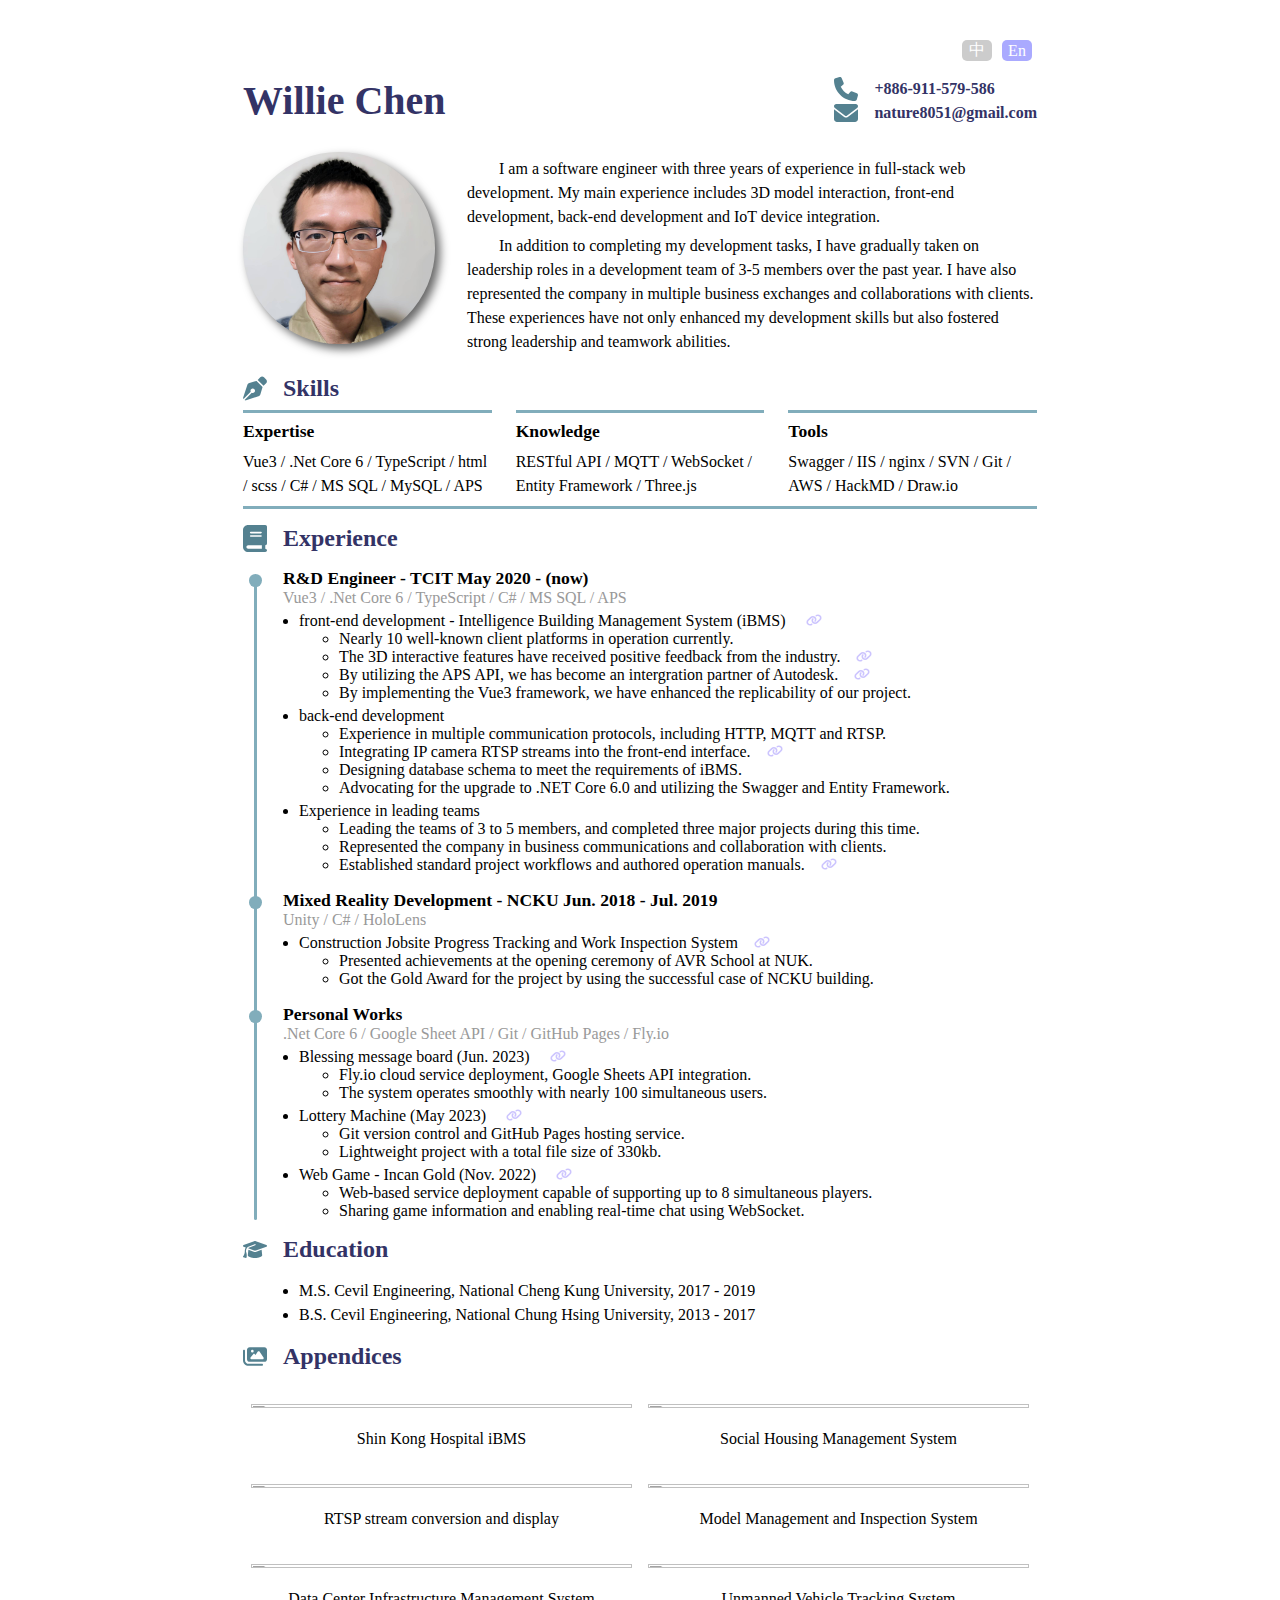
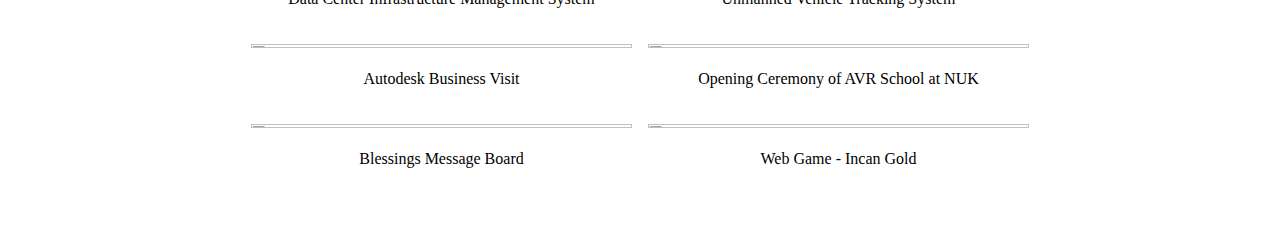
==== index_en.html @ 865cde84 "education date update" ====
<!DOCTYPE html>
<html>
  <head>
    <meta charset="utf-8" />
    <title>Willie Chen</title>
    <link rel="shortcut icon" href="img/address-card-regular.svg" />
    <link href="css/style.css?" rel="stylesheet" />
    <script src="js/main.js?v1" type="text/javascript"></script>
		<script>
			localStorage.setItem("language", "en");
		</script>
  </head>
  <body>
    <div class="main">
			<div class="langrage-wrap">
				<div data-lan="zh-tw">中</div>
				<div data-lan="en">En</div>
			</div>
      <div class="title-wrap">
        <div class="name-wrap">Willie Chen</div>
        <div class="connect-wrap">
          <div>
            <img src="img/phone-solid.svg" />
            <div>+886-911-579-586</div>
          </div>
          <div>
            <img src="img/envelope-solid.svg" />
            <div>nature8051@gmail.com</div>
          </div>
        </div>
      </div>
      <div class="introduction-wrap">
        <div class="photo-wrap">
          <img src="img/724163.jpg" />
        </div>
        <div class="introduction-text">
          <div>
            I am a software engineer with three years of experience in full-stack web development. My main experience includes 3D model interaction, front-end development, back-end development and IoT device integration.
          </div>
          <div>
            In addition to completing my development tasks, I have gradually taken on leadership roles in a development team of 3-5 members over the past year.
						I have also represented the company in multiple business exchanges and collaborations with clients. These experiences have not only enhanced my development skills but also fostered strong leadership and teamwork abilities.
          </div>
        </div>
      </div>
      <div>
        <div class="sub-title-wrap">
          <img src="img/pen-nib-solid.svg" />
          <div>Skills</div>
        </div>
        <div class="skill-wrap">
          <div>
            <div class="skill-title">Expertise</div>
            <div class="skill-text">Vue3 / .Net Core 6 / TypeScript / html / scss / C# / MS SQL / MySQL / APS</div>
          </div>
          <div>
            <div class="skill-title">Knowledge</div>
            <div class="skill-text">RESTful API / MQTT / WebSocket / Entity Framework / Three.js</div>
          </div>
          <div>
            <div class="skill-title">Tools</div>
            <div class="skill-text">Swagger / IIS / nginx / SVN / Git / AWS / HackMD / Draw.io</div>
          </div>
        </div>
      </div>
      <div>
        <div class="sub-title-wrap">
          <img src="img/book-solid.svg" />
          <div>Experience</div>
        </div>
        <div class="job-wrap">
          <div class="job-object">
            <div class="job-title">R&D Engineer - TCIT May 2020 - (now)</div>
            <div class="job-sub-title">Vue3 / .Net Core 6 / TypeScript / C# / MS SQL / APS</div>
            <ul>
              <li>front-end development - Intelligence Building Management System (iBMS) <img class='link-btn' data-id='1'></li>
              <ul>
								<li>Nearly 10 well-known client platforms in operation currently.</li>
                <li>The 3D interactive features have received positive feedback from the industry.<img class='link-btn' data-id='2'></li>
                <li>By utilizing the APS API, we has become an intergration partner of Autodesk.<img class='link-btn' data-id='3'></li>						    
                <li>By implementing the Vue3 framework, we have enhanced the replicability of our project.</li>  
              </ul>
              <li>back-end development</li>
              <ul>
                <li>Experience in multiple communication protocols, including HTTP, MQTT and RTSP.</li>
                <li>Integrating IP camera RTSP streams into the front-end interface.<img class='link-btn' data-id='4'></li>
                <li>Designing database schema to meet the requirements of iBMS.</li>
                <li>Advocating for the upgrade to .NET Core 6.0 and utilizing the Swagger and Entity Framework.</li>
              </ul>
              <li>Experience in leading teams</li>
              <ul>
                <li>Leading the teams of 3 to 5 members, and completed three major projects during this time.</li>
								<li>Represented the company in business communications and collaboration with clients.</li>
                <li>Established standard project workflows and authored operation manuals.<img class='link-btn' data-id='5'></li>						
              </ul>
            </ul>
          </div>
          <div class="job-object">
            <div class="job-title">Mixed Reality Development - NCKU Jun. 2018 - Jul. 2019</div>
            <div class="job-sub-title">Unity / C# / HoloLens</div>
            <ul>
              <li>Construction Jobsite Progress Tracking and Work Inspection System<img class='link-btn' data-id='6'></li>
              <ul>
                <li>Presented achievements at the opening ceremony of AVR School at NUK.</li>
								<li>Got the Gold Award for the project by using the successful case of NCKU building.</li>
              </ul>
          </div>
          <div class="job-object">
            <div class="job-title">Personal Works</div>
            <div class="job-sub-title">.Net Core 6 / Google Sheet API / Git / GitHub Pages / Fly.io</div>
            <ul>
              <li>Blessing message board (Jun. 2023) <img class='link-btn' data-id='7'></li>
              <ul>
                <li>Fly.io cloud service deployment, Google Sheets API integration.</li>
                <li>The system operates smoothly with nearly 100 simultaneous users.</li>
              </ul>
              <li>Lottery Machine (May 2023) <img class='link-btn' data-id='8'></li>
              <ul>
                <li>Git version control and GitHub Pages hosting service.</li>
                <li>Lightweight project with a total file size of 330kb.</li>
              </ul>
              <li>Web Game - Incan Gold (Nov. 2022) <img class='link-btn' data-id='9'></li>
              <ul>
                <li>Web-based service deployment capable of supporting up to 8 simultaneous players.</li>
                <li>Sharing game information and enabling real-time chat using WebSocket.</li>
              </ul>
            </ul>
          </div>
        </div>
      </div>
      <div>
        <div class="sub-title-wrap">
          <img src="img/graduation-cap-solid.svg" />
          <div>Education</div>
        </div>
        <div class="education-wrap">
          <ul>
            <li>M.S. Cevil Engineering, National Cheng Kung University, 2017 - 2019</li>
            <li>B.S. Cevil Engineering, National Chung Hsing University, 2013 - 2017</li>
          </ul>
        </div>
      </div>
			<div>
        <div class="sub-title-wrap page-break">
          <img src="img/images-solid.svg" />
          <div>Appendices</div>
        </div>
        <div class="appendix-wrap">
					<div class='appendix-object'>
						<img class='photo-img' src='https://i.imgur.com/5gHtVH3.png'>
						<div class='photo-title'>Shin Kong Hospital iBMS</div>
					</div>
					<div class='appendix-object'>
						<img class='photo-img' src='https://i.imgur.com/eYpgU3X.png'>
						<div class='photo-title'>Social Housing Management System</div>
					</div>
					<div class='appendix-object'>
						<img class='photo-img' src='https://i.imgur.com/qgRELDH.png'>
						<div class='photo-title'>RTSP stream conversion and display</div>
					</div>
					<div class='appendix-object'>
						<img class='photo-img' src='https://i.imgur.com/BaNZf5k.png'>
						<div class='photo-title'>Model Management and Inspection System</div>
					</div>
					<div class='appendix-object'>
						<img class='photo-img' src='https://i.imgur.com/gxP2SqE.png'>
						<div class='photo-title'>Data Center Infrastructure Management System</div>
					</div>
					<div class='appendix-object'>
						<img class='photo-img' src='https://i.imgur.com/nJ7qPUj.png'>
						<div class='photo-title'>Unmanned Vehicle Tracking System</div>
					</div>
					<div class='appendix-object'>
						<img class='photo-img' src='https://i.imgur.com/5QLaQBM.png'>
						<div class='photo-title'>Autodesk Business Visit</div>
					</div>
					<div class='appendix-object'>
						<img class='photo-img' src='https://i.imgur.com/Wo3QeqU.jpg'>
						<div class='photo-title'>Opening Ceremony of AVR School at NUK</div>
					</div>
					<div class='appendix-object'>
						<img class='photo-img' src='https://i.imgur.com/ZvnZ5Yu.png'>
						<div class='photo-title'>Blessings Message Board</div>
					</div>
					<div class='appendix-object'>
						<img class='photo-img' src='https://i.imgur.com/rJiO8O0.png'>
						<div class='photo-title'>Web Game - Incan Gold</div>
					</div>
        </div>
      </div>
    </div>
		
		<!-- ------------------------------------------ 以下為彈跳視窗設定 ------------------------------------------ -->
		
		<!-- 複製時修改「data-id」 與連結按鈕上「data-id」的對應 -->
    <div class='flow-cover hidden-wrap' data-id='1'>
			<div class='flow-wrap'>
				<div class='info-title'>Intelligence Building Management System (iBMS)</div>
				<div class='info-body'>
          <div class='phopo-viewer'>
            <div class='switch-btn' data-type='left'><img src='img/caret-left-solid.svg'></div>
            <div class='photo-wrap' data-index='0'>     
              <!-- 這裡面放自定義的圖片清單 -->
              <div class='photo-object hidden-wrap'>
                <img class='photo-img' src='https://i.imgur.com/vKD136L.png'>
								<div class='photo-title'><a class='aa'href='https://www.behance.net/gallery/168536659/-UI-DesignProject-01' target='_blank'>iBMS [UI Design 2023.06.02]</a></div>
							</div>
							<div class='photo-object hidden-wrap'>
                <img class='photo-img' src='https://i.imgur.com/EQEMjxG.png'>
								<div class='photo-title'><a href='https://www.deltaww.com/zh-tw/solutions/Smart-Building/Smart-Building-Digital-Service' target='_blank'>台達BIM-Based iBMS 智慧營運維護平台 [Delta Electronics 2022.08.05]</a></div>
							</div>
							<div class='photo-object hidden-wrap'>
                <img class='photo-img' src='https://i.imgur.com/MnZhK6R.png'>
								<div class='photo-title'><a href='https://www.youtube.com/watch?v=00iXUAc0fyE' target='_blank'>社會住宅BIM智慧營運數據分析平台 [Office of Housing Development 2021.11.09]</a></div>
							</div>
							<div class='photo-object hidden-wrap'>
                <img class='photo-img' src='https://i.imgur.com/HDpeX6K.png'>
								<div class='photo-title'><a href='https://www.advantech.com/zh-tw/resources/case-study/%E7%A0%94%E8%8F%AFwise-paas%E8%88%87%E5%A4%A9%E8%8C%B6%E8%81%AF%E6%89%8B%EF%BC%8C%E5%8A%A9%E7%A7%91%E7%A0%94%E6%A9%9F%E6%A7%8B%E9%9B%86%E4%B8%AD%E7%9B%A3%E7%AE%A1%E6%8E%A7%E8%B7%A8%E5%9C%B0%E6%A9%9F%E6%88%BF%E9%81%8B%E4%BD%9C' target='_blank'>科研機構集中監管控跨地機房運作 [Advantech 2021.11.24]</a></div>
							</div>
            </div>
            <div class='switch-btn' data-type='right'><img src='img/caret-right-solid.svg'></div>
          </div>
				</div>
				<div class='close-btn'><img src='img/xmark-solid.svg'></div>
			</div>
		</div>

    <!-- 複製時修改「data-id」 與連結按鈕上「data-id」的對應 -->
    <div class='flow-cover hidden-wrap' data-id='2'>
      <div class='flow-wrap'>
        <div class='info-title'>Strategic Investment</div>
        <div class='info-body'>
          <div class='phopo-viewer'>
            <div class='switch-btn' data-type='left'><img src='img/caret-left-solid.svg'></div>
            <div class='photo-wrap' data-index='0'>     
              <!-- 這裡面放自定義的圖片清單 -->     
							<div class='photo-object hidden-wrap'>
                <img class='photo-img' src='https://i.imgur.com/rVl4Aoc.png'>
                <div class='photo-title'><a href='https://ctee.com.tw/news/tech/848179.html' target='_blank'>台達電攜新光保全 投資天茶智能科技 [CTEE 2023.04.21]</a></div>
              </div>  							
              <div class='photo-object hidden-wrap'>
                <img class='photo-img' src='https://i.imgur.com/l5BuWL4.png'>
                <div class='photo-title'><a href='https://ctee.com.tw/news/industry/848156.html' target='_blank'>新保、台達電 策略投資天茶智能科技 [CTEE 2023.04.21]</a></div>
              </div>             
            </div>
            <div class='switch-btn' data-type='right'><img src='img/caret-right-solid.svg'></div>
          </div>
        </div>
        <div class='close-btn'><img src='img/xmark-solid.svg'></div>
      </div>
    </div>	

    <!-- 複製時修改「data-id」 與連結按鈕上「data-id」的對應 -->
    <div class='flow-cover hidden-wrap' data-id='3'>
      <div class='flow-wrap'>
        <div class='info-title'>Intergration Partner of Autodesk</div>
        <div class='info-body'>
          <div class='phopo-viewer'>
            <div class='switch-btn' data-type='left'><img src='img/caret-left-solid.svg'></div>
            <div class='photo-wrap' data-index='0'>     
              <!-- 這裡面放自定義的圖片清單 -->         
              <div class='photo-object hidden-wrap'>
                <img class='photo-img' src='https://i.imgur.com/5QLaQBM.png'>
								<div class='photo-title'>Autodesk Business Visit [Autodesk 2023.04.24]</div>
							</div>
              <div class='photo-object hidden-wrap'>
                <img class='photo-img' src='https://i.imgur.com/sHSrxb8.png'>
								<div class='photo-title'><a  href='https://aps.autodesk.com/customer-stories/tcit' target='_blank'>Customer Stories [Autodesk 2023.04.07]</a></div>
							</div>    
            </div>
            <div class='switch-btn' data-type='right'><img src='img/caret-right-solid.svg'></div>
          </div>
        </div>
        <div class='close-btn'><img src='img/xmark-solid.svg'></div>
      </div>
    </div>

    <!-- 複製時修改「data-id」 與連結按鈕上「data-id」的對應 -->
    <div class='flow-cover hidden-wrap' data-id='4'>
      <div class='flow-wrap'>
        <div class='info-title'>CCTV Intergration</div>
        <div class='info-body'>
          <div class='phopo-viewer'>
            <div class='switch-btn' data-type='left'><img src='img/caret-left-solid.svg'></div>
            <div class='photo-wrap' data-index='0'>     
              <!-- 這裡面放自定義的圖片清單 -->         
              <div class='photo-object hidden-wrap'>
                <img class='photo-img' src='https://i.imgur.com/qgRELDH.png'>
                <div class='photo-title'>RTSP stream conversion and display</div>
              </div> 
            </div>
            <div class='switch-btn' data-type='right'><img src='img/caret-right-solid.svg'></div>
          </div>
        </div>
        <div class='close-btn'><img src='img/xmark-solid.svg'></div>
      </div>
    </div>
		
    <!-- 複製時修改「data-id」 與連結按鈕上「data-id」的對應 -->
    <div class='flow-cover hidden-wrap' data-id='5'>
      <div class='flow-wrap'>
        <div class='info-title'>HackMD Note</div>
        <div class='info-body'>     
          <ul>
            <!-- 這裡面放自定義的列表 -->   
            <li><a href='https://hackmd.io/@Chunwei-C/r1pb_Ik73'  target='_blank'>TCIT Document overview</a></li>
            <li><a href='https://hackmd.io/@Chunwei-C/SyTSzdWLh'  target='_blank'>Development Environment Installation (Windows)</a></li>
            <li><a href='https://hackmd.io/@Chunwei-C/Hklk5R8gAs'  target='_blank'>Project Settings</a></li>
            <li><a href='https://hackmd.io/@Chunwei-C/rJSeaxj-j'  target='_blank'>MQTT Borker (Mosquitto)</a></li>
            <li><a href='https://hackmd.io/@Chunwei-C/rJM3mk8rs'  target='_blank'>MS SQL Setting</a></li>
            <li><a href='https://hackmd.io/@Chunwei-C/HJf-_PlFq'  target='_blank'>IIS Setting</a></li>
            <li><a href='https://hackmd.io/@Chunwei-C/Hk4YOwxF5'  target='_blank'>Convert RTSP to WebSocket</a></li>
          </ul>      
        </div>
        <div class='close-btn'><img src='img/xmark-solid.svg'></div>
      </div>
    </div>

		<!-- 複製時修改「data-id」 與連結按鈕上「data-id」的對應 -->
    <div class='flow-cover hidden-wrap' data-id='6'>
			<div class='flow-wrap'>
				<div class='info-title'>Construction Jobsite Progress Tracking and Work Inspection System</div>
				<div class='info-body'>
          <div class='phopo-viewer'>
            <div class='switch-btn' data-type='left'><img src='img/caret-left-solid.svg'></div>
            <div class='photo-wrap' data-index='0'>     
              <!-- 這裡面放自定義的圖片清單 -->
              <div class='photo-object hidden-wrap'>
                <img class='photo-img' src='https://i.imgur.com/Wo3QeqU.jpg'>
								<div class='photo-title'><a href='http://arch.nuk.edu.tw/news/2019avr' target='_blank'>Opening Ceremony of AVR School at NUK [AVR School 2019.05.09]</a></div>
							</div>
							<div class='photo-object hidden-wrap'>
                <img class='photo-img' src='https://i.imgur.com/Kgk3Ul9.png'>
								<div class='photo-title'><a href='https://drive.google.com/file/d/1OMfk5eeUVMe2o6Yeblt8QYqvRNv4n479/view?usp=sharing' target='_blank'>Onsite Demo</a></div>
							</div>
							<div class='photo-object hidden-wrap'>
                <img class='photo-img' src='https://i.imgur.com/PoQ1kCh.png'>
								<div class='photo-title'><a href='https://drive.google.com/file/d/1ItLmU4FlGuk1gvnGKtM3KHIGzM2NLeOh/view?usp=sharing' target='_blank'>Paper</a></div>
							</div>
            </div>
            <div class='switch-btn' data-type='right'><img src='img/caret-right-solid.svg'></div>
          </div>
				</div>
				<div class='close-btn'><img src='img/xmark-solid.svg'></div>
			</div>
		</div>	
		
		<!-- 複製時修改「data-id」 與連結按鈕上「data-id」的對應 -->
    <div class='flow-cover hidden-wrap' data-id='7'>
      <div class='flow-wrap'>
        <div class='info-title'>Blessings Message Board</div>
        <div class='info-body'>
          <div class='phopo-viewer'>
            <div class='switch-btn' data-type='left'><img src='img/caret-left-solid.svg'></div>
            <div class='photo-wrap' data-index='0'>     
              <!-- 這裡面放自定義的圖片清單 -->    
							<div class='photo-object hidden-wrap'>
                <img class='photo-img' src='https://i.imgur.com/4xxjELV.png'>
                <div class='photo-title'><a href='https://blessings-book.fly.dev/?rid=20230701' target='_blank'>Demo(1)</a></div>
              </div> 							
              <div class='photo-object hidden-wrap'>
                <img class='photo-img' src='https://i.imgur.com/ZvnZ5Yu.png'>
                <div class='photo-title'><a href='https://dreamwaygh.github.io/Blessings-Book/20230701/' target='_blank'>Demo(2)</a></div>
              </div> 
							<div class='photo-object hidden-wrap'>
                <img class='photo-img' src='https://i.imgur.com/wMxZ0ru.png'>
                <div class='photo-title'>RWD</div>
              </div> 
							<div class='photo-object hidden-wrap'>
                <img class='photo-img' src='https://i.imgur.com/mfD0nuf.png'>
                <div class='photo-title'>Lottery Mode</div>
              </div> 
            </div>
            <div class='switch-btn' data-type='right'><img src='img/caret-right-solid.svg'></div>
          </div>
        </div>
        <div class='close-btn'><img src='img/xmark-solid.svg'></div>
      </div>
    </div>
		
		<!-- 複製時修改「data-id」 與連結按鈕上「data-id」的對應 -->
    <div class='flow-cover hidden-wrap' data-id='8'>
      <div class='flow-wrap'>
        <div class='info-title'>Lottery Machine</div>
        <div class='info-body'>
          <div class='phopo-viewer'>
            <div class='switch-btn' data-type='left'><img src='img/caret-left-solid.svg'></div>
            <div class='photo-wrap' data-index='0'>     
              <!-- 這裡面放自定義的圖片清單 -->         
              <div class='photo-object hidden-wrap'>
                <img class='photo-img' src='https://i.imgur.com/IR0QIcQ.png'>
                <div class='photo-title'><a href='https://dreamwaygh.github.io/Lottery-Machine/' target='_blank'>Demo</a></div>
              </div> 
            </div>
            <div class='switch-btn' data-type='right'><img src='img/caret-right-solid.svg'></div>
          </div>
        </div>
        <div class='close-btn'><img src='img/xmark-solid.svg'></div>
      </div>
    </div>
		
		<!-- 複製時修改「data-id」 與連結按鈕上「data-id」的對應 -->
    <div class='flow-cover hidden-wrap' data-id='9'>
      <div class='flow-wrap'>
        <div class='info-title'>Web Game - Incan Gold</div>
        <div class='info-body'>
          <div class='phopo-viewer'>
            <div class='switch-btn' data-type='left'><img src='img/caret-left-solid.svg'></div>
            <div class='photo-wrap' data-index='0'>     
              <!-- 這裡面放自定義的圖片清單 -->         
              <div class='photo-object hidden-wrap'>
                <img class='photo-img' src='https://i.imgur.com/rJiO8O0.png'>
                <div class='photo-title'><a href='https://hackmd.io/@Chunwei-C/SJL8YtKJo' target='_blank'>Description File</a></div>
              </div> 
            </div>
            <div class='switch-btn' data-type='right'><img src='img/caret-right-solid.svg'></div>
          </div>
        </div>
        <div class='close-btn'><img src='img/xmark-solid.svg'></div>
      </div>
    </div>
		
  </body>
</html>
---- css/style.css ----
@font-face {
  font-family: JhengHei;
  src: local("Microsoft JhengHei");
}

:root {
  --color-title: #336;
  --color-sub-title: #999;
  --color-icon: #81adbb;
  --color-cover: #fff9;
  --color-border: #999;
  --color-shadow: #ccc;
  --color-btn: #aaf;
  --color-btn-hover: #99f;
  --color-bg: #fff;
  --color-line: #81adbb;
  --color-title-filter: invert(22%) sepia(28%) saturate(916%) hue-rotate(201deg)
    brightness(97%) contrast(104%);
  --color-icon-filter: invert(46%) sepia(60%) saturate(270%) hue-rotate(148deg)
    brightness(90%) contrast(81%);
  --color-btn-filter: invert(84%) sepia(59%) saturate(2177%) hue-rotate(188deg)
    brightness(101%) contrast(99%);
  --color-btn-hover-filter: invert(61%) sepia(10%) saturate(2062%)
    hue-rotate(201deg) brightness(101%) contrast(103%);
  --color-bg-filter: invert(100%) sepia(100%) saturate(0%) hue-rotate(11deg)
    brightness(102%) contrast(100%);
  /*svg顏色 https://codepen.io/sosuke/pen/Pjoqqp */
}

body {
  display: flex;
  justify-content: center;
}
.main {
  font-family: JhengHei;
  width: 794px;
  padding: 2rem;
}
.main > div {
  margin-bottom: 1rem;
}
.langrage-wrap {
	display: flex;
	justify-content: flex-end;
}
.langrage-wrap > div {
	width: 20px;
	border-radius: 5px;
	padding: 0 5px;
	margin: 0 5px;
	color: var(--color-bg);
	cursor: pointer;
	display: flex;
	justify-content: center;
	align-items: center;
}
.langrage-wrap > .this-lan {
	background-color: var(--color-btn);
}
.langrage-wrap > .other-lan {
	background-color: var(--color-shadow);
}
.langrage-wrap > .other-lan:hover {
	background-color: var(--color-border);
}
.title-wrap {
  width: 100%;
  display: flex;
  justify-content: space-between;
}
.title-wrap > .name-wrap {
  font-family: JhengHei;
  font-size: 2.5rem;
  font-weight: bold;
  color: var(--color-title);
}
.title-wrap > .connect-wrap {
  color: var(--color-title);
  display: flex;
  flex-direction: column;
  justify-content: space-around;
}
.title-wrap > .connect-wrap > div {
  display: flex;
  align-items: center;
}
.title-wrap > .connect-wrap > div > img {
  width: 1.5rem;
  padding-right: 1rem;
  filter: var(--color-icon-filter);
}
.title-wrap > .connect-wrap > div > div {
  font-size: 1rem;
  font-weight: bold;
}

.introduction-wrap {
  display: flex;
  align-items: center;
}
.introduction-wrap > .photo-wrap > img {
  width: 12rem;
  height: 12rem;
  border-radius: 50%;
  background-color: #ccc;
  box-shadow: 5px 5px 10px #666;
}

.introduction-wrap > .introduction-text {
  font-family: JhengHei;
  line-height: 1.5rem;
  padding: 1rem 0 0 2rem;
  display: flex;
  flex-direction: column;
}
.introduction-wrap > .introduction-text > div {
  text-indent: 2em;
  padding-bottom: 5px;
}

.sub-title-wrap {
  display: flex;
}
.sub-title-wrap > img {
  width: 1.5rem;
  padding-right: 1rem;
  filter: var(--color-icon-filter);
}
.sub-title-wrap > div {
  font-size: 1.5rem;
  font-weight: bold;
  color: var(--color-title);
}

.skill-wrap {
  border-bottom: 3px solid var(--color-icon);
  padding: 0.5rem 0;
  display: flex;
  justify-content: space-between;
}
.skill-wrap > div {
  border-top: 3px solid var(--color-icon);
  width: calc(100% / 3 - 1rem);
  display: flex;
  flex-direction: column;
  align-items: flex-start;
}
.skill-wrap > div > .skill-title {
  font-size: 1.1rem;
  font-weight: bold;
  padding: 0.5rem 0;
}
.skill-wrap > div > .skill-text {
  font-size: 1rem;
  line-height: 1.5rem;
}

.job-wrap {
  position: relative;
  margin-left: 1rem;
}

.job-wrap > .job-object {
  padding-top: 1rem;
}
.job-wrap > .job-object > .job-title {
  font-size: 1.1rem;
  font-weight: bold;
  padding-left: 1.5rem;
}
.job-wrap > .job-object > .job-sub-title {
  padding-left: 1.5rem;
  color: var(--color-sub-title);
}
.job-wrap > .job-object > ul {
  margin: 0;
}
.job-wrap > .job-object > ul > li {
  padding-top: 5px;
}

.history-line-wrap {
  position: absolute;
  top: 0;
  left: -0.6rem;
}
.history-line-wrap > .history-point {
  position: absolute;
  width: 0.8rem;
  height: 0.8rem;
  border-radius: 50%;
  background-color: var(--color-line);
}
.history-line-wrap > .history-line{
  position: absolute;
  top: 1.4rem;
  left: 0.3rem;
  width: 0.2rem;
  border-radius: 0.1rem;
  background-color: var(--color-line);
}

.education-wrap {
  margin-left: 1rem;
}
.education-wrap > ul > li {
  line-height: 1.5rem;
}

.appendix-wrap {
	padding-top: 1rem;
	display: flex;
	display: flex;    
	flex-direction: row;
  flex-wrap: wrap;
}
.appendix-wrap > .appendix-object {
	width: calc(50% - 1rem);
	padding: 0.5rem;
	display: flex;
	flex-direction: column;
	align-items: center;
	justify-content: center;
}
.appendix-wrap > .appendix-object > .photo-img {
	width: 100%;
	height: calc(100% - 2rem);
	object-fit: contain;
	cursor: pointer;
}
.appendix-wrap > .appendix-object > .photo-title {
	height: 2rem;
	font-size: 1rem;
  padding-top: 0.5rem;
}

.link-btn {
  width: 1em;
  cursor: pointer;
  padding: 0 1rem;
  filter: var(--color-btn-filter);
}
.link-btn:hover {
  filter: var(--color-btn-hover-filter);
}

.flow-cover {
  position: fixed;
  top: 0;
  left: 0;
  width: 100%;
  height: 100%;
  background-color: var(--color-cover);
  display: flex;
  align-items: center;
  justify-content: center;
}
.hidden-wrap {
  display: none;
}
.flow-cover > .flow-wrap {
  position: relative;
  padding: 2rem;
  border: 0.1rem solid var(--color-border);
  border-radius: 1rem;
  box-shadow: 0 0 0.5rem #ccc;
  background-color: var(--color-bg);
}
.flow-cover > .flow-wrap > .info-title {
  font-size: 1.5rem;
  font-weight: bold;
  color: var(--color-title);
  padding-bottom: 1rem;
}

.close-btn {
  position: absolute;
  right: -1rem;
  top: -1rem;
  padding: 0.5rem;
  border-radius: 50%;
  background-color: var(--color-btn);
  display: flex;
  align-items: center;
  justify-content: center;
  cursor: pointer;
  user-select: none;
  transition: transform 0.2s ease-in-out;
}
.close-btn:hover {
  background-color: var(--color-btn-hover);
  transform: rotate(90deg);
}
.close-btn > img {
  width: 1rem;
  height: 1rem;
  filter: var(--color-bg-filter);
  user-select: none;
}

.phopo-viewer {
  display: flex;
  align-items: center;
}
.phopo-viewer > .switch-btn {
  font-size: 1rem;
  padding: 0.5rem;
  margin: 0.5rem 0.5rem 3.5rem 0.5rem;
  border-radius: 50%;
  cursor: pointer;
  user-select: none;
  display: flex;
}
.phopo-viewer > .switch-btn > img {
  width: 1.5rem;
  filter: var(--color-btn-filter);
}
.phopo-viewer > .switch-btn > img:hover {
  filter: var(--color-btn-hover-filter);
}
.phopo-viewer > .photo-wrap {
  position: relative;
  width: 30vw;
  height: calc(30vw + 3.8rem);
  overflow: hidden;
}
.photo-object {
  position: absolute;
  top: 0;
  left: 0;
  height: 100%;
  background-color: var(--color-bg);
  opacity: 1;
  transition: opacity 0.5s ease-in-out;
  display: flex;
  flex-direction: column;
  align-items: center;
}
.photo-object:nth-child(1) {
  z-index: 1;
}
.photo-object.hide {
  opacity: 0;
  pointer-events: none;
}
.photo-object > .photo-title {
  font-size: 1rem;
  padding-top: 1rem;
  max-width: 30vw;
  height: 2.6rem;
}
.photo-object > .photo-img {
  width: calc(30vw - 2px);
  height: 30vw;
  object-fit: contain;
  border: 1px solid #ccc;
  border-radius: 1rem;
  cursor: pointer;
}

.info-body a,
.info-body a:visited {
  color: #00f;
}

@media print {
	.langrage-wrap {
    display: none;
  }
  .link-btn {
    display: none;
  }
	.page-break {
		page-break-before: always;
	}
}

/* 橫向螢幕樣式 */
@media (orientation: landscape) {
  .phopo-viewer > .photo-wrap {
    width: 80vh;
    height: calc(80vh - 10rem);
  }
  .photo-object > .photo-img {
    width: calc(80vh - 2px);
    height: calc(80vh - 14rem);
  }
}
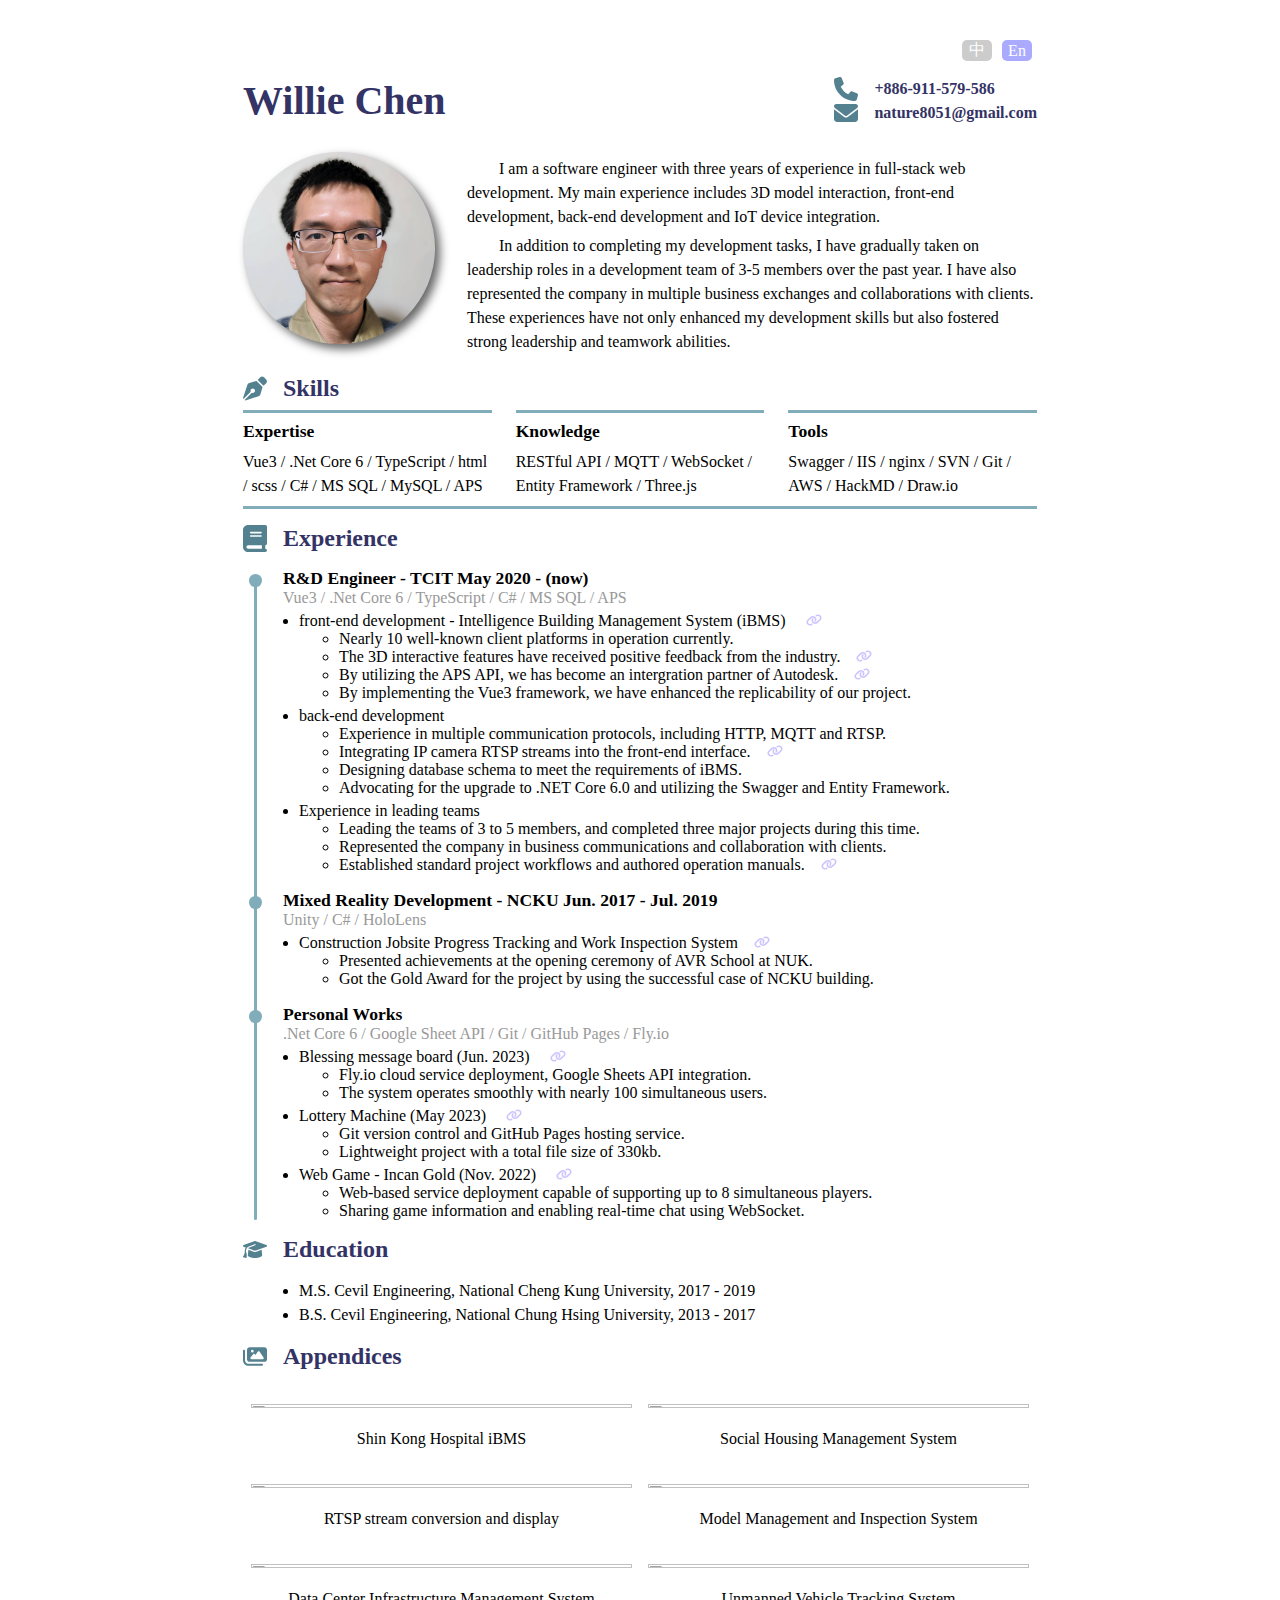
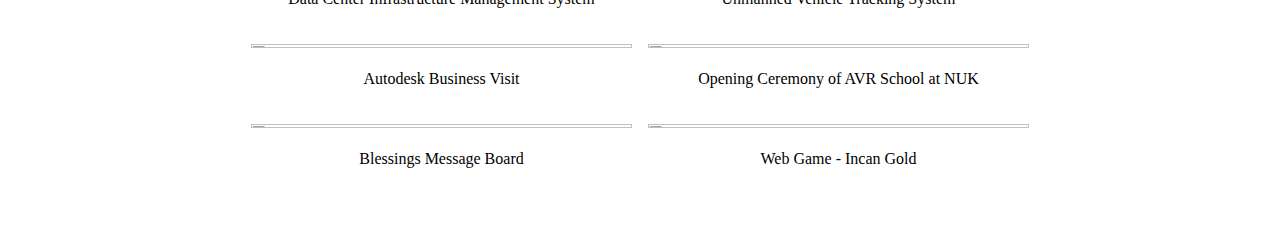
==== commit 98ecfd7e: "education date update" ====
--- a/index_en.html
+++ b/index_en.html
@@ -96,7 +96,7 @@
             </ul>
           </div>
           <div class="job-object">
-            <div class="job-title">Mixed Reality Development - NCKU Jun. 2018 - Jul. 2019</div>
+            <div class="job-title">Mixed Reality Development - NCKU Jun. 2017 - Jul. 2019</div>
             <div class="job-sub-title">Unity / C# / HoloLens</div>
             <ul>
               <li>Construction Jobsite Progress Tracking and Work Inspection System<img class='link-btn' data-id='6'></li>
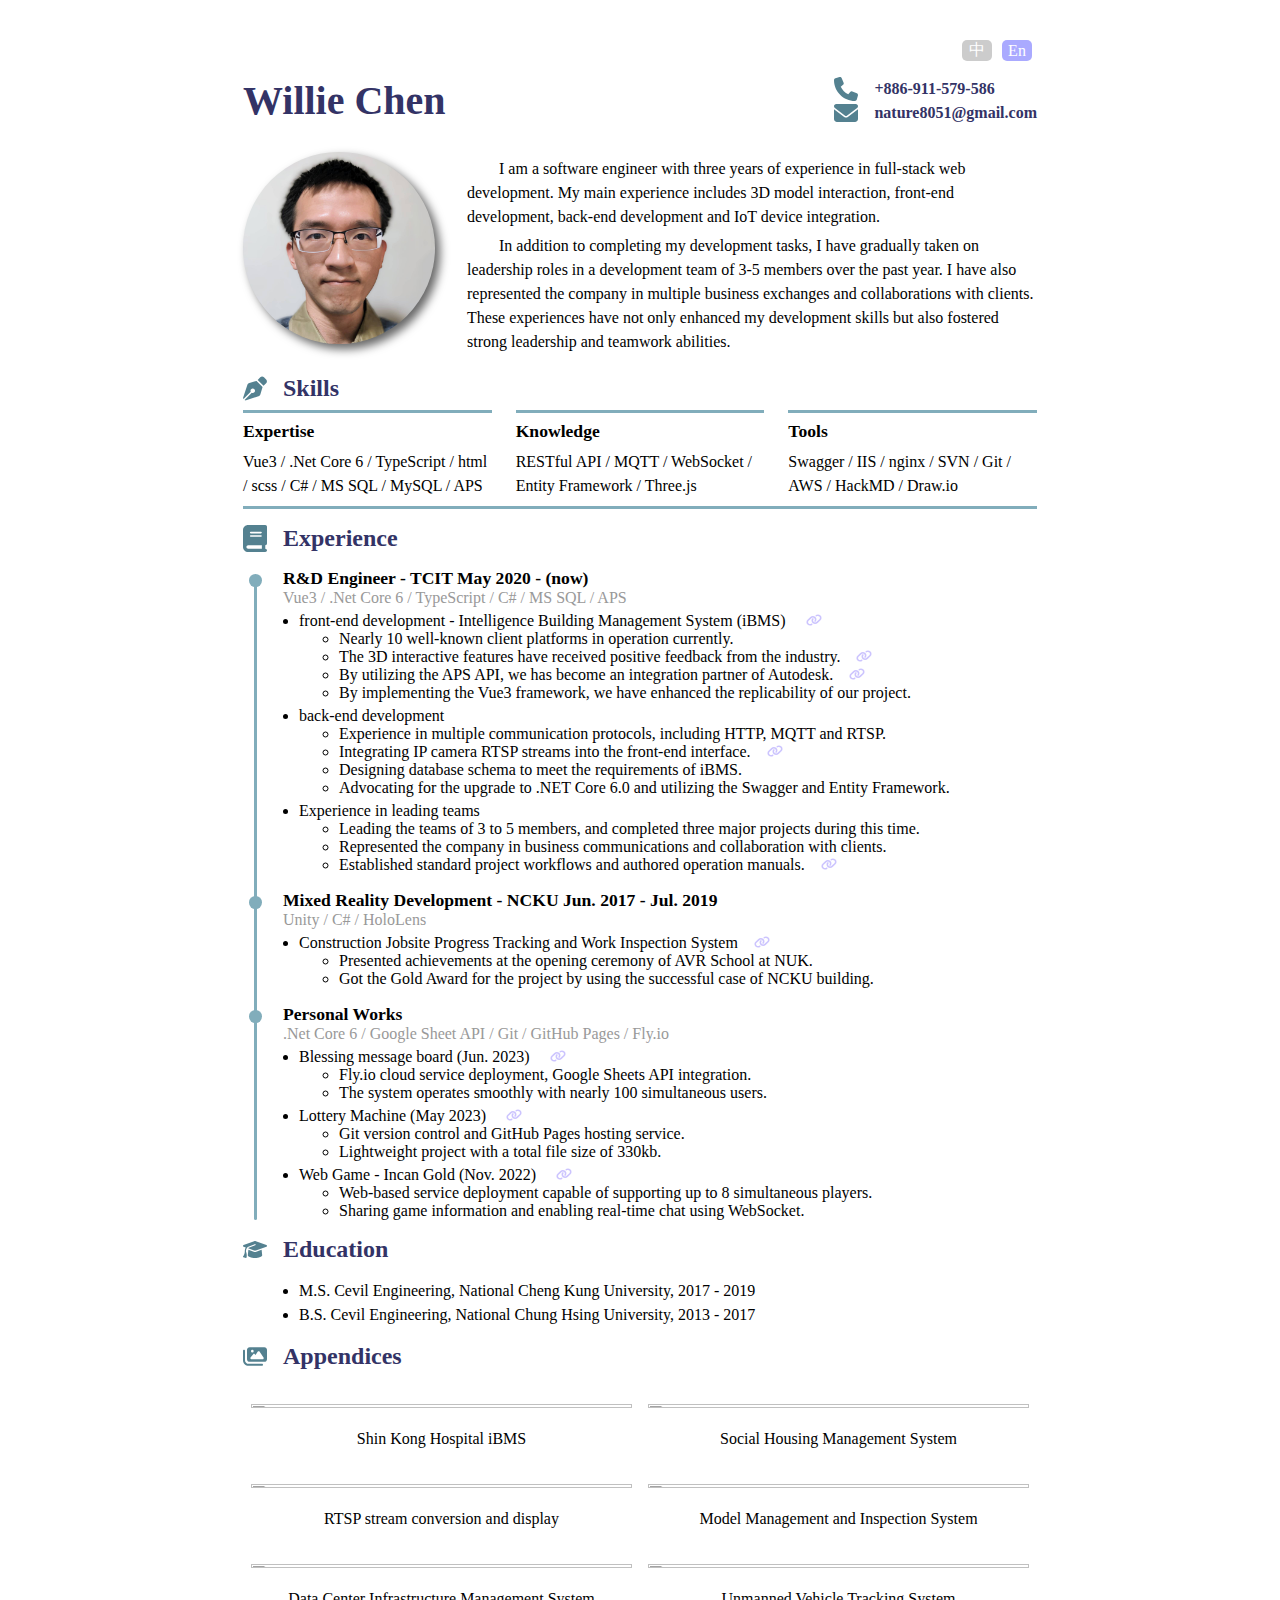
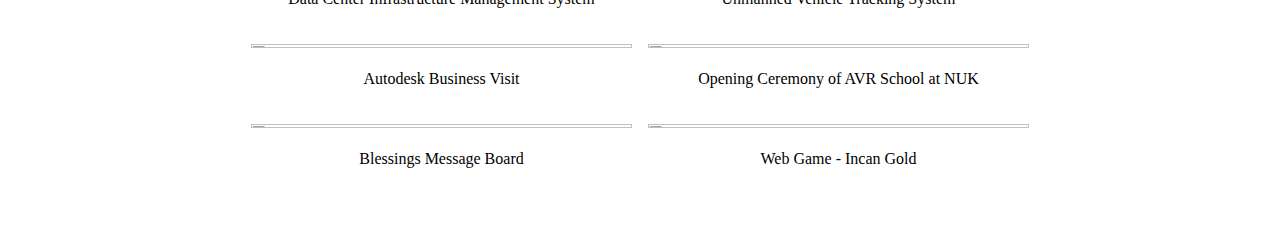
==== commit 16e28e1a: "word update" ====
--- a/index_en.html
+++ b/index_en.html
@@ -77,7 +77,7 @@
               <ul>
 								<li>Nearly 10 well-known client platforms in operation currently.</li>
                 <li>The 3D interactive features have received positive feedback from the industry.<img class='link-btn' data-id='2'></li>
-                <li>By utilizing the APS API, we has become an intergration partner of Autodesk.<img class='link-btn' data-id='3'></li>						    
+                <li>By utilizing the APS API, we has become an integration partner of Autodesk.<img class='link-btn' data-id='3'></li>						    
                 <li>By implementing the Vue3 framework, we have enhanced the replicability of our project.</li>  
               </ul>
               <li>back-end development</li>
@@ -253,7 +253,7 @@
     <!-- 複製時修改「data-id」 與連結按鈕上「data-id」的對應 -->
     <div class='flow-cover hidden-wrap' data-id='3'>
       <div class='flow-wrap'>
-        <div class='info-title'>Intergration Partner of Autodesk</div>
+        <div class='info-title'>Integration Partner of Autodesk</div>
         <div class='info-body'>
           <div class='phopo-viewer'>
             <div class='switch-btn' data-type='left'><img src='img/caret-left-solid.svg'></div>
@@ -278,7 +278,7 @@
     <!-- 複製時修改「data-id」 與連結按鈕上「data-id」的對應 -->
     <div class='flow-cover hidden-wrap' data-id='4'>
       <div class='flow-wrap'>
-        <div class='info-title'>CCTV Intergration</div>
+        <div class='info-title'>CCTV Integration</div>
         <div class='info-body'>
           <div class='phopo-viewer'>
             <div class='switch-btn' data-type='left'><img src='img/caret-left-solid.svg'></div>
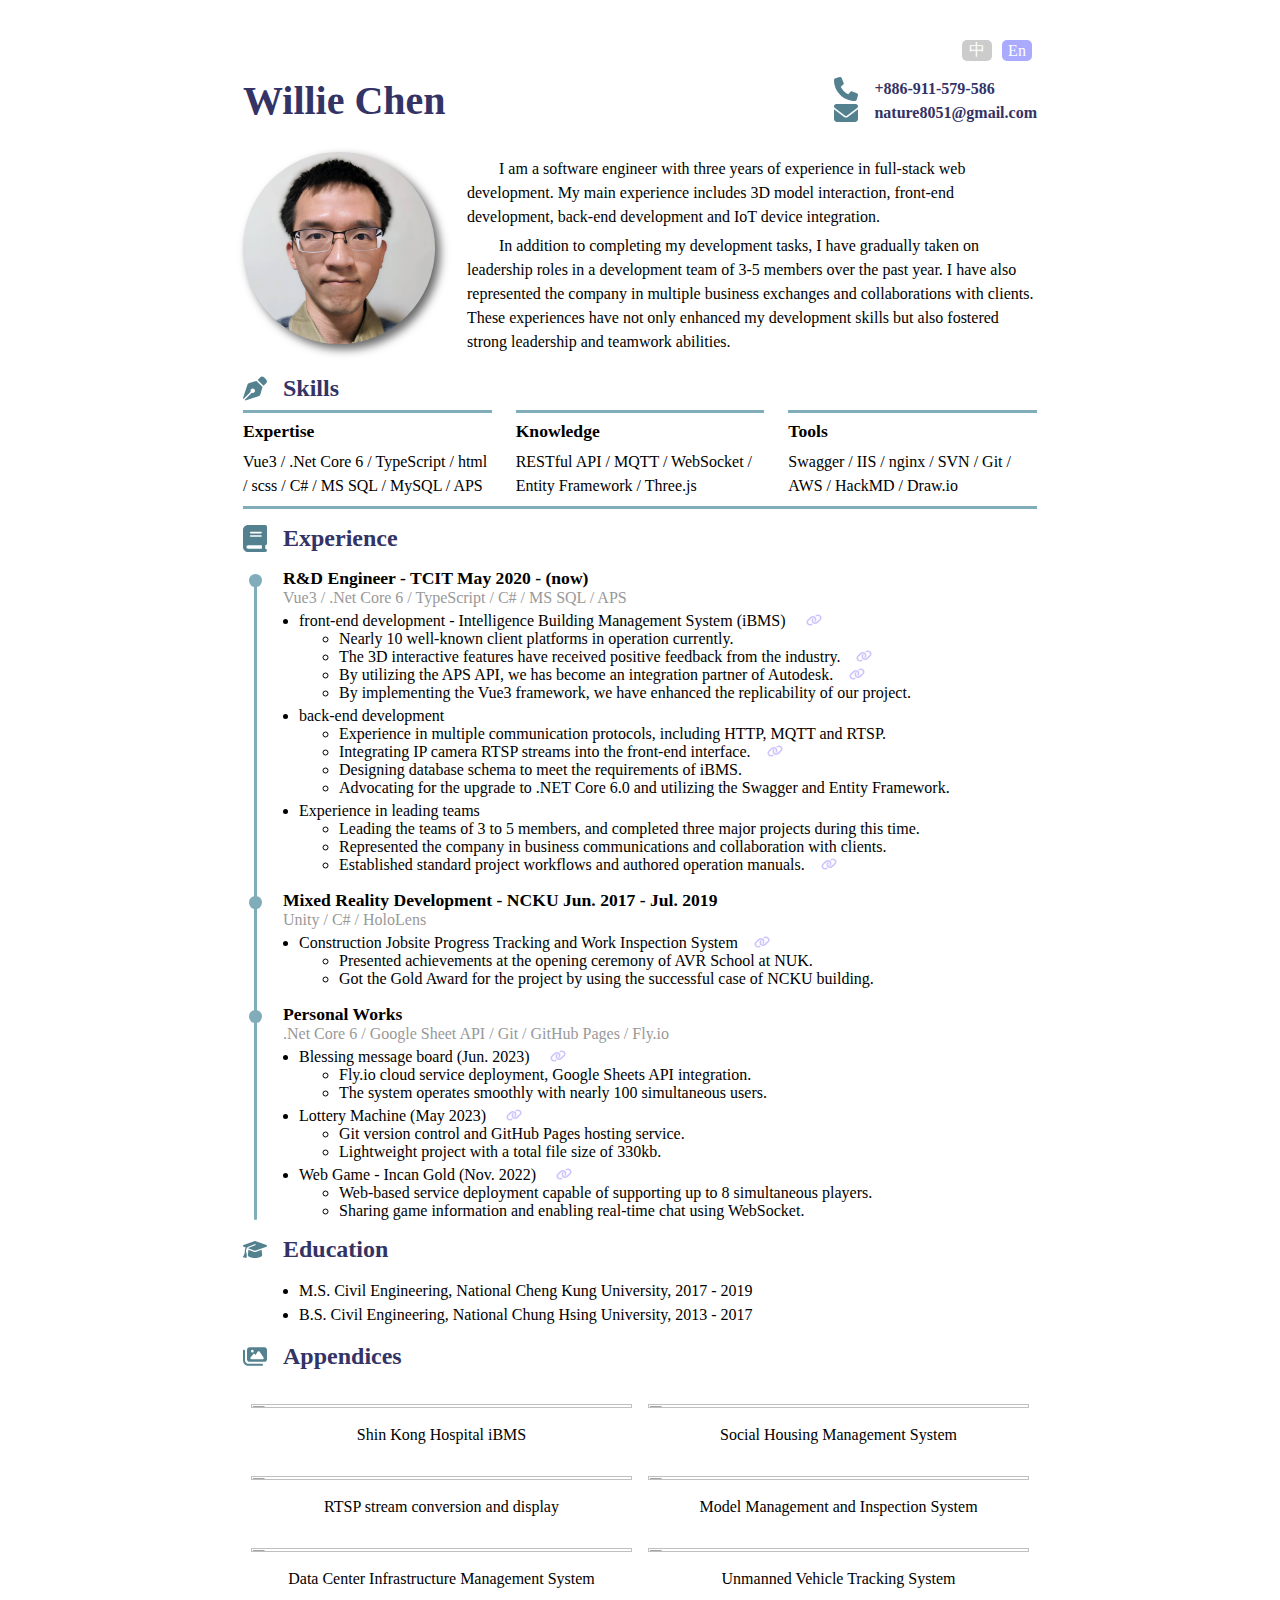
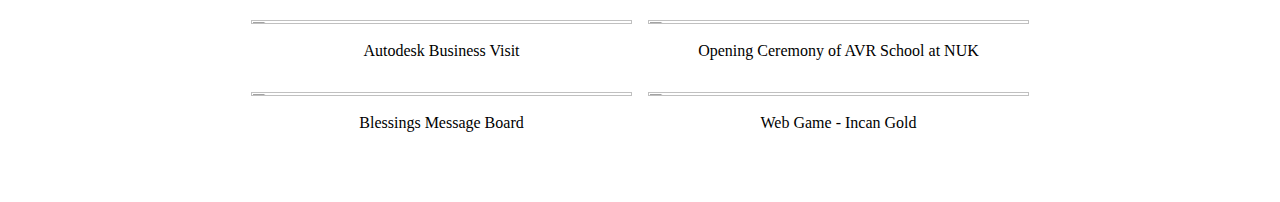
==== commit 7601baea: "civil engineer" ====
--- a/index_en.html
+++ b/index_en.html
@@ -135,8 +135,8 @@
         </div>
         <div class="education-wrap">
           <ul>
-            <li>M.S. Cevil Engineering, National Cheng Kung University, 2017 - 2019</li>
-            <li>B.S. Cevil Engineering, National Chung Hsing University, 2013 - 2017</li>
+            <li>M.S. Civil Engineering, National Cheng Kung University, 2017 - 2019</li>
+            <li>B.S. Civil Engineering, National Chung Hsing University, 2013 - 2017</li>
           </ul>
         </div>
       </div>
@@ -171,11 +171,11 @@
 						<div class='photo-title'>Unmanned Vehicle Tracking System</div>
 					</div>
 					<div class='appendix-object'>
-						<img class='photo-img' src='https://i.imgur.com/5QLaQBM.png'>
+						<img class='photo-img' src='https://i.imgur.com/xyv8ocE.png'>
 						<div class='photo-title'>Autodesk Business Visit</div>
 					</div>
 					<div class='appendix-object'>
-						<img class='photo-img' src='https://i.imgur.com/Wo3QeqU.jpg'>
+						<img class='photo-img' src='https://i.imgur.com/STvakVQ.jpg'>
 						<div class='photo-title'>Opening Ceremony of AVR School at NUK</div>
 					</div>
 					<div class='appendix-object'>
--- a/css/style.css
+++ b/css/style.css
@@ -229,7 +229,7 @@
 	cursor: pointer;
 }
 .appendix-wrap > .appendix-object > .photo-title {
-	height: 2rem;
+	height: 1.5rem;
 	font-size: 1rem;
   padding-top: 0.5rem;
 }
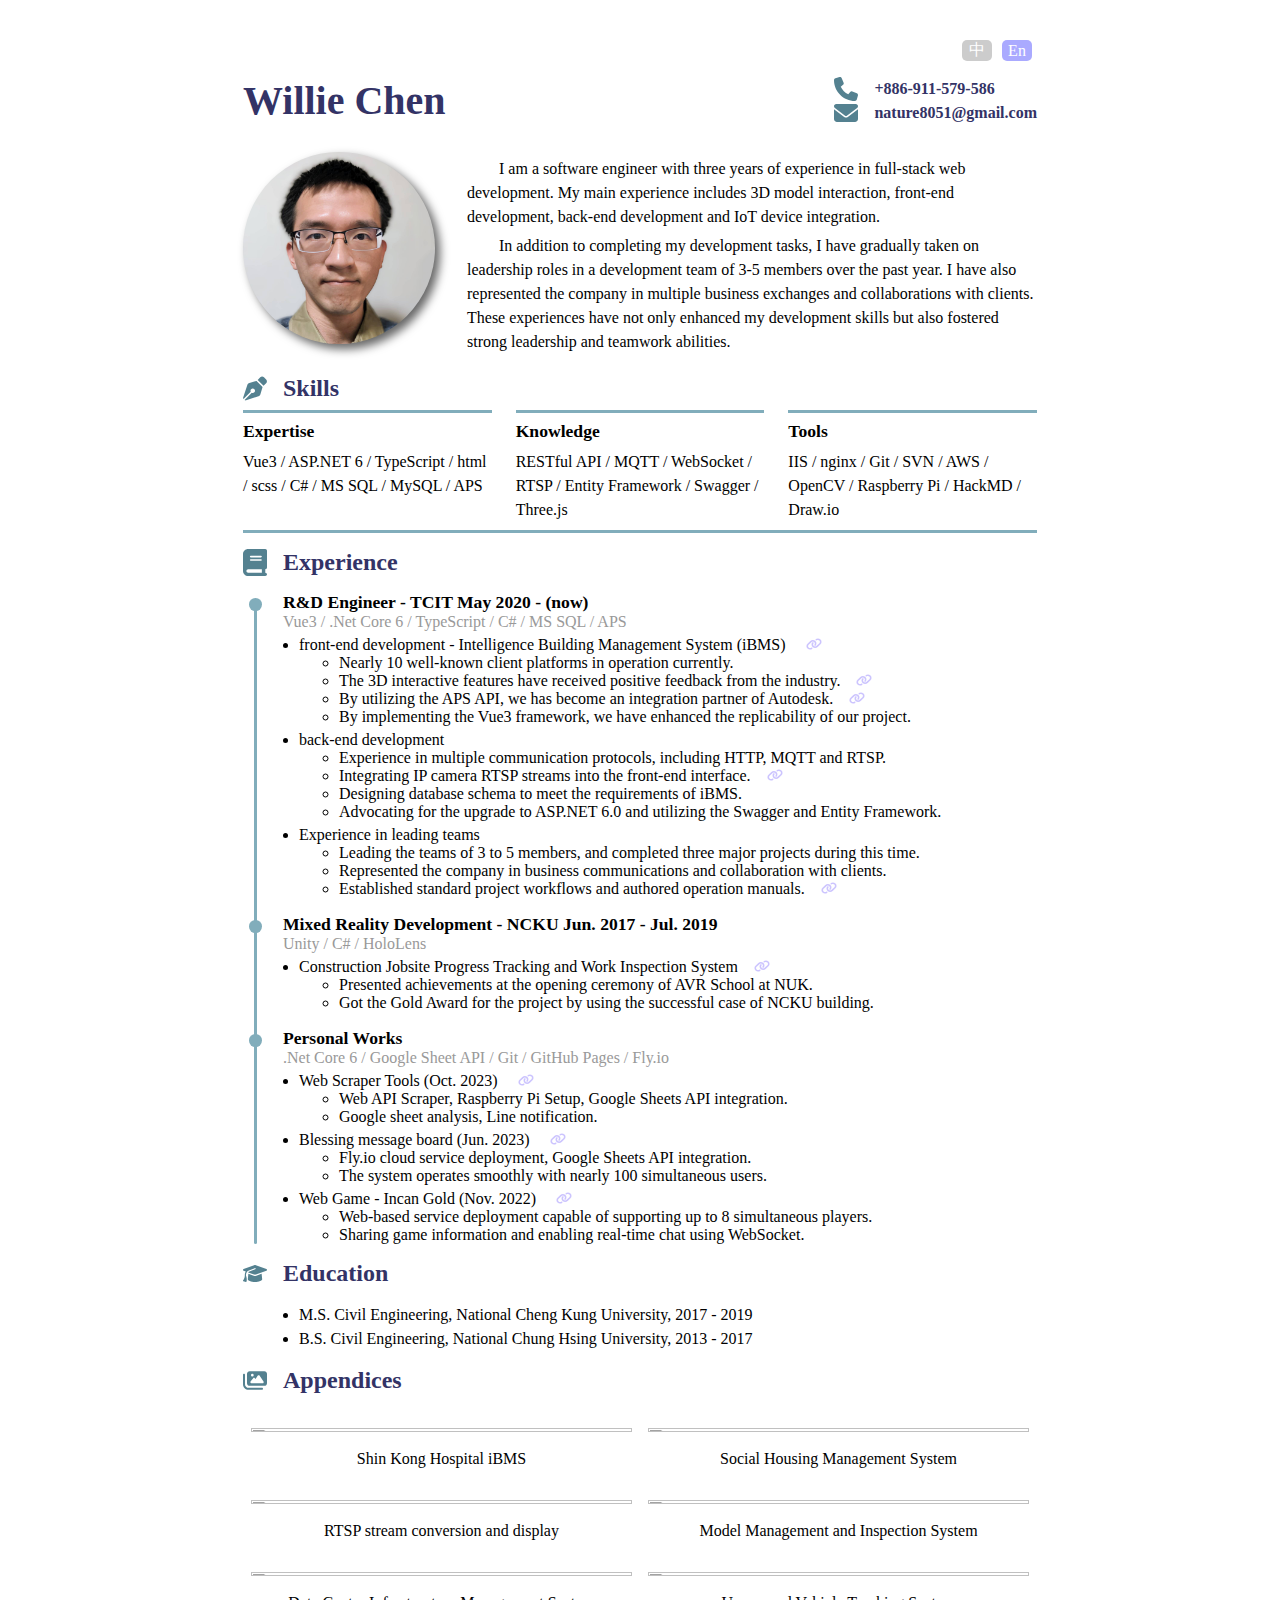
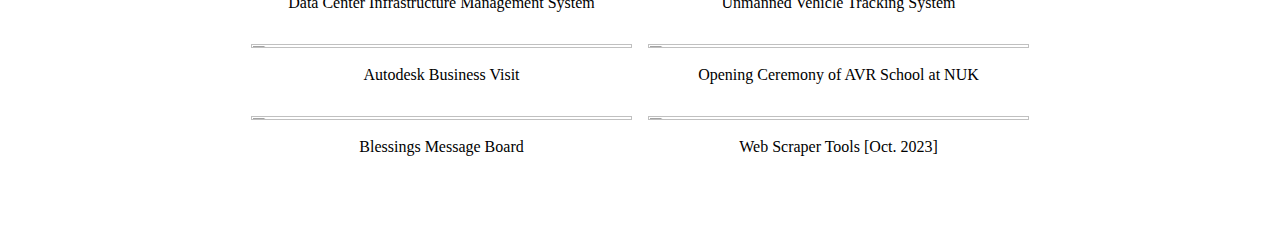
==== commit 528f2a31: "Web Scraper Tools" ====
--- a/index_en.html
+++ b/index_en.html
@@ -51,15 +51,15 @@
         <div class="skill-wrap">
           <div>
             <div class="skill-title">Expertise</div>
-            <div class="skill-text">Vue3 / .Net Core 6 / TypeScript / html / scss / C# / MS SQL / MySQL / APS</div>
+            <div class="skill-text">Vue3 / ASP.NET 6 / TypeScript / html / scss / C# / MS SQL / MySQL / APS</div>
           </div>
           <div>
             <div class="skill-title">Knowledge</div>
-            <div class="skill-text">RESTful API / MQTT / WebSocket / Entity Framework / Three.js</div>
+            <div class="skill-text">RESTful API / MQTT / WebSocket / RTSP / Entity Framework / Swagger / Three.js</div>
           </div>
           <div>
             <div class="skill-title">Tools</div>
-            <div class="skill-text">Swagger / IIS / nginx / SVN / Git / AWS / HackMD / Draw.io</div>
+            <div class="skill-text">IIS / nginx / Git / SVN / AWS / OpenCV / Raspberry Pi / HackMD / Draw.io</div>
           </div>
         </div>
       </div>
@@ -85,7 +85,7 @@
                 <li>Experience in multiple communication protocols, including HTTP, MQTT and RTSP.</li>
                 <li>Integrating IP camera RTSP streams into the front-end interface.<img class='link-btn' data-id='4'></li>
                 <li>Designing database schema to meet the requirements of iBMS.</li>
-                <li>Advocating for the upgrade to .NET Core 6.0 and utilizing the Swagger and Entity Framework.</li>
+                <li>Advocating for the upgrade to ASP.NET 6.0 and utilizing the Swagger and Entity Framework.</li>
               </ul>
               <li>Experience in leading teams</li>
               <ul>
@@ -109,15 +109,15 @@
             <div class="job-title">Personal Works</div>
             <div class="job-sub-title">.Net Core 6 / Google Sheet API / Git / GitHub Pages / Fly.io</div>
             <ul>
+              <li>Web Scraper Tools (Oct. 2023) <img class='link-btn' data-id='8'></li>
+              <ul>
+                <li>Web API Scraper, Raspberry Pi Setup, Google Sheets API integration.</li>
+                <li>Google sheet analysis, Line notification.</li>
+              </ul>
               <li>Blessing message board (Jun. 2023) <img class='link-btn' data-id='7'></li>
               <ul>
                 <li>Fly.io cloud service deployment, Google Sheets API integration.</li>
                 <li>The system operates smoothly with nearly 100 simultaneous users.</li>
-              </ul>
-              <li>Lottery Machine (May 2023) <img class='link-btn' data-id='8'></li>
-              <ul>
-                <li>Git version control and GitHub Pages hosting service.</li>
-                <li>Lightweight project with a total file size of 330kb.</li>
               </ul>
               <li>Web Game - Incan Gold (Nov. 2022) <img class='link-btn' data-id='9'></li>
               <ul>
@@ -183,8 +183,8 @@
 						<div class='photo-title'>Blessings Message Board</div>
 					</div>
 					<div class='appendix-object'>
-						<img class='photo-img' src='https://i.imgur.com/rJiO8O0.png'>
-						<div class='photo-title'>Web Game - Incan Gold</div>
+						<img class='photo-img' src='https://i.imgur.com/G0yecgX.png'>
+						<div class='photo-title'>Web Scraper Tools [Oct. 2023]</div>
 					</div>
         </div>
       </div>
@@ -309,7 +309,7 @@
             <li><a href='https://hackmd.io/@Chunwei-C/rJSeaxj-j'  target='_blank'>MQTT Borker (Mosquitto)</a></li>
             <li><a href='https://hackmd.io/@Chunwei-C/rJM3mk8rs'  target='_blank'>MS SQL Setting</a></li>
             <li><a href='https://hackmd.io/@Chunwei-C/HJf-_PlFq'  target='_blank'>IIS Setting</a></li>
-            <li><a href='https://hackmd.io/@Chunwei-C/Hk4YOwxF5'  target='_blank'>Convert RTSP to WebSocket</a></li>
+            <li><a href='https://hackmd.io/@Chunwei-C/rkecqJdtj'  target='_blank'>IP Camera Integrating</a></li>
           </ul>      
         </div>
         <div class='close-btn'><img src='img/xmark-solid.svg'></div>
@@ -381,15 +381,19 @@
 		<!-- 複製時修改「data-id」 與連結按鈕上「data-id」的對應 -->
     <div class='flow-cover hidden-wrap' data-id='8'>
       <div class='flow-wrap'>
-        <div class='info-title'>Lottery Machine</div>
+        <div class='info-title'>Web Scraper Tools</div>
         <div class='info-body'>
           <div class='phopo-viewer'>
             <div class='switch-btn' data-type='left'><img src='img/caret-left-solid.svg'></div>
             <div class='photo-wrap' data-index='0'>     
               <!-- 這裡面放自定義的圖片清單 -->         
               <div class='photo-object hidden-wrap'>
-                <img class='photo-img' src='https://i.imgur.com/IR0QIcQ.png'>
-                <div class='photo-title'><a href='https://dreamwaygh.github.io/Lottery-Machine/' target='_blank'>Demo</a></div>
+                <img class='photo-img' src='https://i.imgur.com/G0yecgX.png'>
+                <div class='photo-title'>Data Integration and Analysis</div>
+              </div> 
+							<div class='photo-object hidden-wrap'>
+                <img class='photo-img' src='https://i.imgur.com/VbtBwPC.png'>
+                <div class='photo-title'>Debug Console</div>
               </div> 
             </div>
             <div class='switch-btn' data-type='right'><img src='img/caret-right-solid.svg'></div>
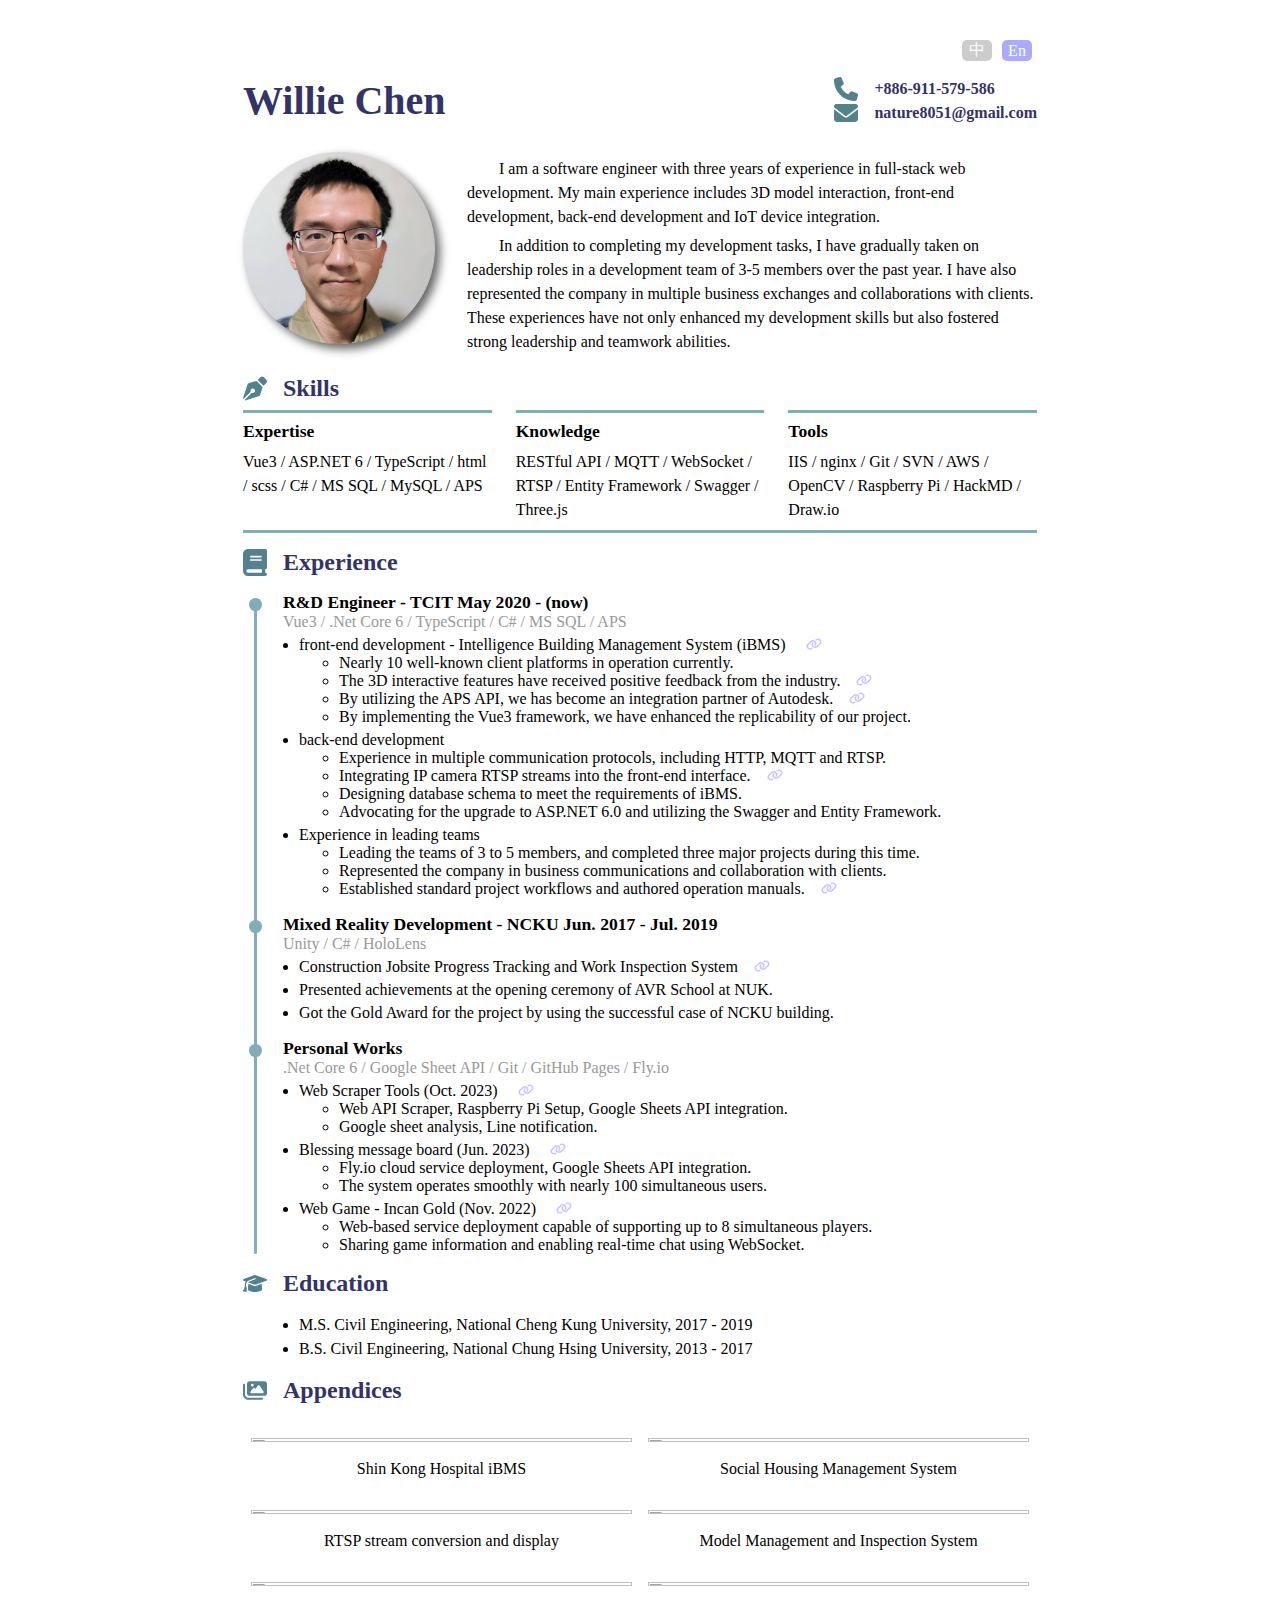
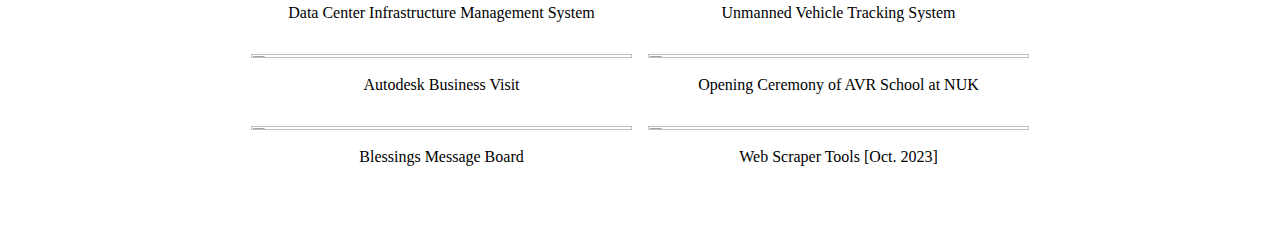
==== commit a62f47ab: "prettier format" ====
--- a/index_en.html
+++ b/index_en.html
@@ -6,16 +6,16 @@
     <link rel="shortcut icon" href="img/address-card-regular.svg" />
     <link href="css/style.css?" rel="stylesheet" />
     <script src="js/main.js?v1" type="text/javascript"></script>
-		<script>
-			localStorage.setItem("language", "en");
-		</script>
+    <script>
+      localStorage.setItem('language', 'en');
+    </script>
   </head>
   <body>
     <div class="main">
-			<div class="langrage-wrap">
-				<div data-lan="zh-tw">中</div>
-				<div data-lan="en">En</div>
-			</div>
+      <div class="langrage-wrap">
+        <div data-lan="zh-tw">中</div>
+        <div data-lan="en">En</div>
+      </div>
       <div class="title-wrap">
         <div class="name-wrap">Willie Chen</div>
         <div class="connect-wrap">
@@ -35,11 +35,12 @@
         </div>
         <div class="introduction-text">
           <div>
-            I am a software engineer with three years of experience in full-stack web development. My main experience includes 3D model interaction, front-end development, back-end development and IoT device integration.
-          </div>
-          <div>
-            In addition to completing my development tasks, I have gradually taken on leadership roles in a development team of 3-5 members over the past year.
-						I have also represented the company in multiple business exchanges and collaborations with clients. These experiences have not only enhanced my development skills but also fostered strong leadership and teamwork abilities.
+            I am a software engineer with three years of experience in full-stack web development. My main experience includes 3D model interaction, front-end development, back-end development and IoT
+            device integration.
+          </div>
+          <div>
+            In addition to completing my development tasks, I have gradually taken on leadership roles in a development team of 3-5 members over the past year. I have also represented the company in
+            multiple business exchanges and collaborations with clients. These experiences have not only enhanced my development skills but also fostered strong leadership and teamwork abilities.
           </div>
         </div>
       </div>
@@ -73,25 +74,28 @@
             <div class="job-title">R&D Engineer - TCIT May 2020 - (now)</div>
             <div class="job-sub-title">Vue3 / .Net Core 6 / TypeScript / C# / MS SQL / APS</div>
             <ul>
-              <li>front-end development - Intelligence Building Management System (iBMS) <img class='link-btn' data-id='1'></li>
-              <ul>
-								<li>Nearly 10 well-known client platforms in operation currently.</li>
-                <li>The 3D interactive features have received positive feedback from the industry.<img class='link-btn' data-id='2'></li>
-                <li>By utilizing the APS API, we has become an integration partner of Autodesk.<img class='link-btn' data-id='3'></li>						    
-                <li>By implementing the Vue3 framework, we have enhanced the replicability of our project.</li>  
+              <li>
+                front-end development - Intelligence Building Management System (iBMS)
+                <img class="link-btn" data-id="1" />
+              </li>
+              <ul>
+                <li>Nearly 10 well-known client platforms in operation currently.</li>
+                <li>The 3D interactive features have received positive feedback from the industry.<img class="link-btn" data-id="2" /></li>
+                <li>By utilizing the APS API, we has become an integration partner of Autodesk.<img class="link-btn" data-id="3" /></li>
+                <li>By implementing the Vue3 framework, we have enhanced the replicability of our project.</li>
               </ul>
               <li>back-end development</li>
               <ul>
                 <li>Experience in multiple communication protocols, including HTTP, MQTT and RTSP.</li>
-                <li>Integrating IP camera RTSP streams into the front-end interface.<img class='link-btn' data-id='4'></li>
+                <li>Integrating IP camera RTSP streams into the front-end interface.<img class="link-btn" data-id="4" /></li>
                 <li>Designing database schema to meet the requirements of iBMS.</li>
                 <li>Advocating for the upgrade to ASP.NET 6.0 and utilizing the Swagger and Entity Framework.</li>
               </ul>
               <li>Experience in leading teams</li>
               <ul>
                 <li>Leading the teams of 3 to 5 members, and completed three major projects during this time.</li>
-								<li>Represented the company in business communications and collaboration with clients.</li>
-                <li>Established standard project workflows and authored operation manuals.<img class='link-btn' data-id='5'></li>						
+                <li>Represented the company in business communications and collaboration with clients.</li>
+                <li>Established standard project workflows and authored operation manuals.<img class="link-btn" data-id="5" /></li>
               </ul>
             </ul>
           </div>
@@ -99,27 +103,26 @@
             <div class="job-title">Mixed Reality Development - NCKU Jun. 2017 - Jul. 2019</div>
             <div class="job-sub-title">Unity / C# / HoloLens</div>
             <ul>
-              <li>Construction Jobsite Progress Tracking and Work Inspection System<img class='link-btn' data-id='6'></li>
-              <ul>
-                <li>Presented achievements at the opening ceremony of AVR School at NUK.</li>
-								<li>Got the Gold Award for the project by using the successful case of NCKU building.</li>
-              </ul>
+              <li>Construction Jobsite Progress Tracking and Work Inspection System<img class="link-btn" data-id="6" /></li>
+              <li>Presented achievements at the opening ceremony of AVR School at NUK.</li>
+              <li>Got the Gold Award for the project by using the successful case of NCKU building.</li>
+            </ul>
           </div>
           <div class="job-object">
             <div class="job-title">Personal Works</div>
             <div class="job-sub-title">.Net Core 6 / Google Sheet API / Git / GitHub Pages / Fly.io</div>
             <ul>
-              <li>Web Scraper Tools (Oct. 2023) <img class='link-btn' data-id='8'></li>
+              <li>Web Scraper Tools (Oct. 2023) <img class="link-btn" data-id="8" /></li>
               <ul>
                 <li>Web API Scraper, Raspberry Pi Setup, Google Sheets API integration.</li>
                 <li>Google sheet analysis, Line notification.</li>
               </ul>
-              <li>Blessing message board (Jun. 2023) <img class='link-btn' data-id='7'></li>
+              <li>Blessing message board (Jun. 2023) <img class="link-btn" data-id="7" /></li>
               <ul>
                 <li>Fly.io cloud service deployment, Google Sheets API integration.</li>
                 <li>The system operates smoothly with nearly 100 simultaneous users.</li>
               </ul>
-              <li>Web Game - Incan Gold (Nov. 2022) <img class='link-btn' data-id='9'></li>
+              <li>Web Game - Incan Gold (Nov. 2022) <img class="link-btn" data-id="9" /></li>
               <ul>
                 <li>Web-based service deployment capable of supporting up to 8 simultaneous players.</li>
                 <li>Sharing game information and enabling real-time chat using WebSocket.</li>
@@ -140,289 +143,332 @@
           </ul>
         </div>
       </div>
-			<div>
+      <div>
         <div class="sub-title-wrap page-break">
           <img src="img/images-solid.svg" />
           <div>Appendices</div>
         </div>
         <div class="appendix-wrap">
-					<div class='appendix-object'>
-						<img class='photo-img' src='https://i.imgur.com/5gHtVH3.png'>
-						<div class='photo-title'>Shin Kong Hospital iBMS</div>
-					</div>
-					<div class='appendix-object'>
-						<img class='photo-img' src='https://i.imgur.com/eYpgU3X.png'>
-						<div class='photo-title'>Social Housing Management System</div>
-					</div>
-					<div class='appendix-object'>
-						<img class='photo-img' src='https://i.imgur.com/qgRELDH.png'>
-						<div class='photo-title'>RTSP stream conversion and display</div>
-					</div>
-					<div class='appendix-object'>
-						<img class='photo-img' src='https://i.imgur.com/BaNZf5k.png'>
-						<div class='photo-title'>Model Management and Inspection System</div>
-					</div>
-					<div class='appendix-object'>
-						<img class='photo-img' src='https://i.imgur.com/gxP2SqE.png'>
-						<div class='photo-title'>Data Center Infrastructure Management System</div>
-					</div>
-					<div class='appendix-object'>
-						<img class='photo-img' src='https://i.imgur.com/nJ7qPUj.png'>
-						<div class='photo-title'>Unmanned Vehicle Tracking System</div>
-					</div>
-					<div class='appendix-object'>
-						<img class='photo-img' src='https://i.imgur.com/xyv8ocE.png'>
-						<div class='photo-title'>Autodesk Business Visit</div>
-					</div>
-					<div class='appendix-object'>
-						<img class='photo-img' src='https://i.imgur.com/STvakVQ.jpg'>
-						<div class='photo-title'>Opening Ceremony of AVR School at NUK</div>
-					</div>
-					<div class='appendix-object'>
-						<img class='photo-img' src='https://i.imgur.com/ZvnZ5Yu.png'>
-						<div class='photo-title'>Blessings Message Board</div>
-					</div>
-					<div class='appendix-object'>
-						<img class='photo-img' src='https://i.imgur.com/G0yecgX.png'>
-						<div class='photo-title'>Web Scraper Tools [Oct. 2023]</div>
-					</div>
-        </div>
-      </div>
-    </div>
-		
-		<!-- ------------------------------------------ 以下為彈跳視窗設定 ------------------------------------------ -->
-		
-		<!-- 複製時修改「data-id」 與連結按鈕上「data-id」的對應 -->
-    <div class='flow-cover hidden-wrap' data-id='1'>
-			<div class='flow-wrap'>
-				<div class='info-title'>Intelligence Building Management System (iBMS)</div>
-				<div class='info-body'>
-          <div class='phopo-viewer'>
-            <div class='switch-btn' data-type='left'><img src='img/caret-left-solid.svg'></div>
-            <div class='photo-wrap' data-index='0'>     
-              <!-- 這裡面放自定義的圖片清單 -->
-              <div class='photo-object hidden-wrap'>
-                <img class='photo-img' src='https://i.imgur.com/vKD136L.png'>
-								<div class='photo-title'><a class='aa'href='https://www.behance.net/gallery/168536659/-UI-DesignProject-01' target='_blank'>iBMS [UI Design 2023.06.02]</a></div>
-							</div>
-							<div class='photo-object hidden-wrap'>
-                <img class='photo-img' src='https://i.imgur.com/EQEMjxG.png'>
-								<div class='photo-title'><a href='https://www.deltaww.com/zh-tw/solutions/Smart-Building/Smart-Building-Digital-Service' target='_blank'>台達BIM-Based iBMS 智慧營運維護平台 [Delta Electronics 2022.08.05]</a></div>
-							</div>
-							<div class='photo-object hidden-wrap'>
-                <img class='photo-img' src='https://i.imgur.com/MnZhK6R.png'>
-								<div class='photo-title'><a href='https://www.youtube.com/watch?v=00iXUAc0fyE' target='_blank'>社會住宅BIM智慧營運數據分析平台 [Office of Housing Development 2021.11.09]</a></div>
-							</div>
-							<div class='photo-object hidden-wrap'>
-                <img class='photo-img' src='https://i.imgur.com/HDpeX6K.png'>
-								<div class='photo-title'><a href='https://www.advantech.com/zh-tw/resources/case-study/%E7%A0%94%E8%8F%AFwise-paas%E8%88%87%E5%A4%A9%E8%8C%B6%E8%81%AF%E6%89%8B%EF%BC%8C%E5%8A%A9%E7%A7%91%E7%A0%94%E6%A9%9F%E6%A7%8B%E9%9B%86%E4%B8%AD%E7%9B%A3%E7%AE%A1%E6%8E%A7%E8%B7%A8%E5%9C%B0%E6%A9%9F%E6%88%BF%E9%81%8B%E4%BD%9C' target='_blank'>科研機構集中監管控跨地機房運作 [Advantech 2021.11.24]</a></div>
-							</div>
-            </div>
-            <div class='switch-btn' data-type='right'><img src='img/caret-right-solid.svg'></div>
-          </div>
-				</div>
-				<div class='close-btn'><img src='img/xmark-solid.svg'></div>
-			</div>
-		</div>
-
-    <!-- 複製時修改「data-id」 與連結按鈕上「data-id」的對應 -->
-    <div class='flow-cover hidden-wrap' data-id='2'>
-      <div class='flow-wrap'>
-        <div class='info-title'>Strategic Investment</div>
-        <div class='info-body'>
-          <div class='phopo-viewer'>
-            <div class='switch-btn' data-type='left'><img src='img/caret-left-solid.svg'></div>
-            <div class='photo-wrap' data-index='0'>     
-              <!-- 這裡面放自定義的圖片清單 -->     
-							<div class='photo-object hidden-wrap'>
-                <img class='photo-img' src='https://i.imgur.com/rVl4Aoc.png'>
-                <div class='photo-title'><a href='https://ctee.com.tw/news/tech/848179.html' target='_blank'>台達電攜新光保全 投資天茶智能科技 [CTEE 2023.04.21]</a></div>
-              </div>  							
-              <div class='photo-object hidden-wrap'>
-                <img class='photo-img' src='https://i.imgur.com/l5BuWL4.png'>
-                <div class='photo-title'><a href='https://ctee.com.tw/news/industry/848156.html' target='_blank'>新保、台達電 策略投資天茶智能科技 [CTEE 2023.04.21]</a></div>
-              </div>             
-            </div>
-            <div class='switch-btn' data-type='right'><img src='img/caret-right-solid.svg'></div>
-          </div>
-        </div>
-        <div class='close-btn'><img src='img/xmark-solid.svg'></div>
-      </div>
-    </div>	
-
-    <!-- 複製時修改「data-id」 與連結按鈕上「data-id」的對應 -->
-    <div class='flow-cover hidden-wrap' data-id='3'>
-      <div class='flow-wrap'>
-        <div class='info-title'>Integration Partner of Autodesk</div>
-        <div class='info-body'>
-          <div class='phopo-viewer'>
-            <div class='switch-btn' data-type='left'><img src='img/caret-left-solid.svg'></div>
-            <div class='photo-wrap' data-index='0'>     
-              <!-- 這裡面放自定義的圖片清單 -->         
-              <div class='photo-object hidden-wrap'>
-                <img class='photo-img' src='https://i.imgur.com/5QLaQBM.png'>
-								<div class='photo-title'>Autodesk Business Visit [Autodesk 2023.04.24]</div>
-							</div>
-              <div class='photo-object hidden-wrap'>
-                <img class='photo-img' src='https://i.imgur.com/sHSrxb8.png'>
-								<div class='photo-title'><a  href='https://aps.autodesk.com/customer-stories/tcit' target='_blank'>Customer Stories [Autodesk 2023.04.07]</a></div>
-							</div>    
-            </div>
-            <div class='switch-btn' data-type='right'><img src='img/caret-right-solid.svg'></div>
-          </div>
-        </div>
-        <div class='close-btn'><img src='img/xmark-solid.svg'></div>
-      </div>
-    </div>
-
-    <!-- 複製時修改「data-id」 與連結按鈕上「data-id」的對應 -->
-    <div class='flow-cover hidden-wrap' data-id='4'>
-      <div class='flow-wrap'>
-        <div class='info-title'>CCTV Integration</div>
-        <div class='info-body'>
-          <div class='phopo-viewer'>
-            <div class='switch-btn' data-type='left'><img src='img/caret-left-solid.svg'></div>
-            <div class='photo-wrap' data-index='0'>     
-              <!-- 這裡面放自定義的圖片清單 -->         
-              <div class='photo-object hidden-wrap'>
-                <img class='photo-img' src='https://i.imgur.com/qgRELDH.png'>
-                <div class='photo-title'>RTSP stream conversion and display</div>
-              </div> 
-            </div>
-            <div class='switch-btn' data-type='right'><img src='img/caret-right-solid.svg'></div>
-          </div>
-        </div>
-        <div class='close-btn'><img src='img/xmark-solid.svg'></div>
-      </div>
-    </div>
-		
-    <!-- 複製時修改「data-id」 與連結按鈕上「data-id」的對應 -->
-    <div class='flow-cover hidden-wrap' data-id='5'>
-      <div class='flow-wrap'>
-        <div class='info-title'>HackMD Note</div>
-        <div class='info-body'>     
+          <div class="appendix-object">
+            <img class="photo-img" src="https://i.imgur.com/5gHtVH3.png" />
+            <div class="photo-title">Shin Kong Hospital iBMS</div>
+          </div>
+          <div class="appendix-object">
+            <img class="photo-img" src="https://i.imgur.com/eYpgU3X.png" />
+            <div class="photo-title">Social Housing Management System</div>
+          </div>
+          <div class="appendix-object">
+            <img class="photo-img" src="https://i.imgur.com/qgRELDH.png" />
+            <div class="photo-title">RTSP stream conversion and display</div>
+          </div>
+          <div class="appendix-object">
+            <img class="photo-img" src="https://i.imgur.com/BaNZf5k.png" />
+            <div class="photo-title">Model Management and Inspection System</div>
+          </div>
+          <div class="appendix-object">
+            <img class="photo-img" src="https://i.imgur.com/gxP2SqE.png" />
+            <div class="photo-title">Data Center Infrastructure Management System</div>
+          </div>
+          <div class="appendix-object">
+            <img class="photo-img" src="https://i.imgur.com/nJ7qPUj.png" />
+            <div class="photo-title">Unmanned Vehicle Tracking System</div>
+          </div>
+          <div class="appendix-object">
+            <img class="photo-img" src="https://i.imgur.com/xyv8ocE.png" />
+            <div class="photo-title">Autodesk Business Visit</div>
+          </div>
+          <div class="appendix-object">
+            <img class="photo-img" src="https://i.imgur.com/STvakVQ.jpg" />
+            <div class="photo-title">Opening Ceremony of AVR School at NUK</div>
+          </div>
+          <div class="appendix-object">
+            <img class="photo-img" src="https://i.imgur.com/ZvnZ5Yu.png" />
+            <div class="photo-title">Blessings Message Board</div>
+          </div>
+          <div class="appendix-object">
+            <img class="photo-img" src="https://i.imgur.com/G0yecgX.png" />
+            <div class="photo-title">Web Scraper Tools [Oct. 2023]</div>
+          </div>
+        </div>
+      </div>
+    </div>
+
+    <!-- ------------------------------------------ 以下為彈跳視窗設定 ------------------------------------------ -->
+
+    <!-- 複製時修改「data-id」 與連結按鈕上「data-id」的對應 -->
+    <div class="flow-cover hidden-wrap" data-id="1">
+      <div class="flow-wrap">
+        <div class="info-title">Intelligence Building Management System (iBMS)</div>
+        <div class="info-body">
+          <div class="phopo-viewer">
+            <div class="switch-btn" data-type="left"><img src="img/caret-left-solid.svg" /></div>
+            <div class="photo-wrap" data-index="0">
+              <!-- 這裡面放自定義的圖片清單 -->
+              <div class="photo-object hidden-wrap">
+                <img class="photo-img" src="https://i.imgur.com/vKD136L.png" />
+                <div class="photo-title">
+                  <a class="aa" href="https://www.behance.net/gallery/168536659/-UI-DesignProject-01" target="_blank">iBMS [UI Design 2023.06.02]</a>
+                </div>
+              </div>
+              <div class="photo-object hidden-wrap">
+                <img class="photo-img" src="https://i.imgur.com/EQEMjxG.png" />
+                <div class="photo-title">
+                  <a href="https://www.deltaww.com/zh-tw/solutions/Smart-Building/Smart-Building-Digital-Service" target="_blank">台達BIM-Based iBMS 智慧營運維護平台 [Delta Electronics 2022.08.05]</a>
+                </div>
+              </div>
+              <div class="photo-object hidden-wrap">
+                <img class="photo-img" src="https://i.imgur.com/MnZhK6R.png" />
+                <div class="photo-title">
+                  <a href="https://www.youtube.com/watch?v=00iXUAc0fyE" target="_blank">社會住宅BIM智慧營運數據分析平台 [Office of Housing Development 2021.11.09]</a>
+                </div>
+              </div>
+              <div class="photo-object hidden-wrap">
+                <img class="photo-img" src="https://i.imgur.com/HDpeX6K.png" />
+                <div class="photo-title">
+                  <a
+                    href="https://www.advantech.com/zh-tw/resources/case-study/%E7%A0%94%E8%8F%AFwise-paas%E8%88%87%E5%A4%A9%E8%8C%B6%E8%81%AF%E6%89%8B%EF%BC%8C%E5%8A%A9%E7%A7%91%E7%A0%94%E6%A9%9F%E6%A7%8B%E9%9B%86%E4%B8%AD%E7%9B%A3%E7%AE%A1%E6%8E%A7%E8%B7%A8%E5%9C%B0%E6%A9%9F%E6%88%BF%E9%81%8B%E4%BD%9C"
+                    target="_blank"
+                    >科研機構集中監管控跨地機房運作 [Advantech 2021.11.24]</a
+                  >
+                </div>
+              </div>
+            </div>
+            <div class="switch-btn" data-type="right"><img src="img/caret-right-solid.svg" /></div>
+          </div>
+        </div>
+        <div class="close-btn"><img src="img/xmark-solid.svg" /></div>
+      </div>
+    </div>
+
+    <!-- 複製時修改「data-id」 與連結按鈕上「data-id」的對應 -->
+    <div class="flow-cover hidden-wrap" data-id="2">
+      <div class="flow-wrap">
+        <div class="info-title">Strategic Investment</div>
+        <div class="info-body">
+          <div class="phopo-viewer">
+            <div class="switch-btn" data-type="left"><img src="img/caret-left-solid.svg" /></div>
+            <div class="photo-wrap" data-index="0">
+              <!-- 這裡面放自定義的圖片清單 -->
+              <div class="photo-object hidden-wrap">
+                <img class="photo-img" src="https://i.imgur.com/rVl4Aoc.png" />
+                <div class="photo-title">
+                  <a href="https://ctee.com.tw/news/tech/848179.html" target="_blank">台達電攜新光保全 投資天茶智能科技 [CTEE 2023.04.21]</a>
+                </div>
+              </div>
+              <div class="photo-object hidden-wrap">
+                <img class="photo-img" src="https://i.imgur.com/l5BuWL4.png" />
+                <div class="photo-title">
+                  <a href="https://ctee.com.tw/news/industry/848156.html" target="_blank">新保、台達電 策略投資天茶智能科技 [CTEE 2023.04.21]</a>
+                </div>
+              </div>
+            </div>
+            <div class="switch-btn" data-type="right"><img src="img/caret-right-solid.svg" /></div>
+          </div>
+        </div>
+        <div class="close-btn"><img src="img/xmark-solid.svg" /></div>
+      </div>
+    </div>
+
+    <!-- 複製時修改「data-id」 與連結按鈕上「data-id」的對應 -->
+    <div class="flow-cover hidden-wrap" data-id="3">
+      <div class="flow-wrap">
+        <div class="info-title">Integration Partner of Autodesk</div>
+        <div class="info-body">
+          <div class="phopo-viewer">
+            <div class="switch-btn" data-type="left"><img src="img/caret-left-solid.svg" /></div>
+            <div class="photo-wrap" data-index="0">
+              <!-- 這裡面放自定義的圖片清單 -->
+              <div class="photo-object hidden-wrap">
+                <img class="photo-img" src="https://i.imgur.com/5QLaQBM.png" />
+                <div class="photo-title">Autodesk Business Visit [Autodesk 2023.04.24]</div>
+              </div>
+              <div class="photo-object hidden-wrap">
+                <img class="photo-img" src="https://i.imgur.com/sHSrxb8.png" />
+                <div class="photo-title">
+                  <a href="https://aps.autodesk.com/customer-stories/tcit" target="_blank">Customer Stories [Autodesk 2023.04.07]</a>
+                </div>
+              </div>
+            </div>
+            <div class="switch-btn" data-type="right"><img src="img/caret-right-solid.svg" /></div>
+          </div>
+        </div>
+        <div class="close-btn"><img src="img/xmark-solid.svg" /></div>
+      </div>
+    </div>
+
+    <!-- 複製時修改「data-id」 與連結按鈕上「data-id」的對應 -->
+    <div class="flow-cover hidden-wrap" data-id="4">
+      <div class="flow-wrap">
+        <div class="info-title">CCTV Integration</div>
+        <div class="info-body">
+          <div class="phopo-viewer">
+            <div class="switch-btn" data-type="left"><img src="img/caret-left-solid.svg" /></div>
+            <div class="photo-wrap" data-index="0">
+              <!-- 這裡面放自定義的圖片清單 -->
+              <div class="photo-object hidden-wrap">
+                <img class="photo-img" src="https://i.imgur.com/qgRELDH.png" />
+                <div class="photo-title">RTSP stream conversion and display</div>
+              </div>
+            </div>
+            <div class="switch-btn" data-type="right"><img src="img/caret-right-solid.svg" /></div>
+          </div>
+        </div>
+        <div class="close-btn"><img src="img/xmark-solid.svg" /></div>
+      </div>
+    </div>
+
+    <!-- 複製時修改「data-id」 與連結按鈕上「data-id」的對應 -->
+    <div class="flow-cover hidden-wrap" data-id="5">
+      <div class="flow-wrap">
+        <div class="info-title">HackMD Note</div>
+        <div class="info-body">
           <ul>
-            <!-- 這裡面放自定義的列表 -->   
-            <li><a href='https://hackmd.io/@Chunwei-C/r1pb_Ik73'  target='_blank'>TCIT Document overview</a></li>
-            <li><a href='https://hackmd.io/@Chunwei-C/SyTSzdWLh'  target='_blank'>Development Environment Installation (Windows)</a></li>
-            <li><a href='https://hackmd.io/@Chunwei-C/Hklk5R8gAs'  target='_blank'>Project Settings</a></li>
-            <li><a href='https://hackmd.io/@Chunwei-C/rJSeaxj-j'  target='_blank'>MQTT Borker (Mosquitto)</a></li>
-            <li><a href='https://hackmd.io/@Chunwei-C/rJM3mk8rs'  target='_blank'>MS SQL Setting</a></li>
-            <li><a href='https://hackmd.io/@Chunwei-C/HJf-_PlFq'  target='_blank'>IIS Setting</a></li>
-            <li><a href='https://hackmd.io/@Chunwei-C/rkecqJdtj'  target='_blank'>IP Camera Integrating</a></li>
-          </ul>      
-        </div>
-        <div class='close-btn'><img src='img/xmark-solid.svg'></div>
-      </div>
-    </div>
-
-		<!-- 複製時修改「data-id」 與連結按鈕上「data-id」的對應 -->
-    <div class='flow-cover hidden-wrap' data-id='6'>
-			<div class='flow-wrap'>
-				<div class='info-title'>Construction Jobsite Progress Tracking and Work Inspection System</div>
-				<div class='info-body'>
-          <div class='phopo-viewer'>
-            <div class='switch-btn' data-type='left'><img src='img/caret-left-solid.svg'></div>
-            <div class='photo-wrap' data-index='0'>     
-              <!-- 這裡面放自定義的圖片清單 -->
-              <div class='photo-object hidden-wrap'>
-                <img class='photo-img' src='https://i.imgur.com/Wo3QeqU.jpg'>
-								<div class='photo-title'><a href='http://arch.nuk.edu.tw/news/2019avr' target='_blank'>Opening Ceremony of AVR School at NUK [AVR School 2019.05.09]</a></div>
-							</div>
-							<div class='photo-object hidden-wrap'>
-                <img class='photo-img' src='https://i.imgur.com/Kgk3Ul9.png'>
-								<div class='photo-title'><a href='https://drive.google.com/file/d/1OMfk5eeUVMe2o6Yeblt8QYqvRNv4n479/view?usp=sharing' target='_blank'>Onsite Demo</a></div>
-							</div>
-							<div class='photo-object hidden-wrap'>
-                <img class='photo-img' src='https://i.imgur.com/PoQ1kCh.png'>
-								<div class='photo-title'><a href='https://drive.google.com/file/d/1ItLmU4FlGuk1gvnGKtM3KHIGzM2NLeOh/view?usp=sharing' target='_blank'>Paper</a></div>
-							</div>
-            </div>
-            <div class='switch-btn' data-type='right'><img src='img/caret-right-solid.svg'></div>
-          </div>
-				</div>
-				<div class='close-btn'><img src='img/xmark-solid.svg'></div>
-			</div>
-		</div>	
-		
-		<!-- 複製時修改「data-id」 與連結按鈕上「data-id」的對應 -->
-    <div class='flow-cover hidden-wrap' data-id='7'>
-      <div class='flow-wrap'>
-        <div class='info-title'>Blessings Message Board</div>
-        <div class='info-body'>
-          <div class='phopo-viewer'>
-            <div class='switch-btn' data-type='left'><img src='img/caret-left-solid.svg'></div>
-            <div class='photo-wrap' data-index='0'>     
-              <!-- 這裡面放自定義的圖片清單 -->    
-							<div class='photo-object hidden-wrap'>
-                <img class='photo-img' src='https://i.imgur.com/4xxjELV.png'>
-                <div class='photo-title'><a href='https://blessings-book.fly.dev/?rid=20230701' target='_blank'>Demo(1)</a></div>
-              </div> 							
-              <div class='photo-object hidden-wrap'>
-                <img class='photo-img' src='https://i.imgur.com/ZvnZ5Yu.png'>
-                <div class='photo-title'><a href='https://dreamwaygh.github.io/Blessings-Book/20230701/' target='_blank'>Demo(2)</a></div>
-              </div> 
-							<div class='photo-object hidden-wrap'>
-                <img class='photo-img' src='https://i.imgur.com/wMxZ0ru.png'>
-                <div class='photo-title'>RWD</div>
-              </div> 
-							<div class='photo-object hidden-wrap'>
-                <img class='photo-img' src='https://i.imgur.com/mfD0nuf.png'>
-                <div class='photo-title'>Lottery Mode</div>
-              </div> 
-            </div>
-            <div class='switch-btn' data-type='right'><img src='img/caret-right-solid.svg'></div>
-          </div>
-        </div>
-        <div class='close-btn'><img src='img/xmark-solid.svg'></div>
-      </div>
-    </div>
-		
-		<!-- 複製時修改「data-id」 與連結按鈕上「data-id」的對應 -->
-    <div class='flow-cover hidden-wrap' data-id='8'>
-      <div class='flow-wrap'>
-        <div class='info-title'>Web Scraper Tools</div>
-        <div class='info-body'>
-          <div class='phopo-viewer'>
-            <div class='switch-btn' data-type='left'><img src='img/caret-left-solid.svg'></div>
-            <div class='photo-wrap' data-index='0'>     
-              <!-- 這裡面放自定義的圖片清單 -->         
-              <div class='photo-object hidden-wrap'>
-                <img class='photo-img' src='https://i.imgur.com/G0yecgX.png'>
-                <div class='photo-title'>Data Integration and Analysis</div>
-              </div> 
-							<div class='photo-object hidden-wrap'>
-                <img class='photo-img' src='https://i.imgur.com/VbtBwPC.png'>
-                <div class='photo-title'>Debug Console</div>
-              </div> 
-            </div>
-            <div class='switch-btn' data-type='right'><img src='img/caret-right-solid.svg'></div>
-          </div>
-        </div>
-        <div class='close-btn'><img src='img/xmark-solid.svg'></div>
-      </div>
-    </div>
-		
-		<!-- 複製時修改「data-id」 與連結按鈕上「data-id」的對應 -->
-    <div class='flow-cover hidden-wrap' data-id='9'>
-      <div class='flow-wrap'>
-        <div class='info-title'>Web Game - Incan Gold</div>
-        <div class='info-body'>
-          <div class='phopo-viewer'>
-            <div class='switch-btn' data-type='left'><img src='img/caret-left-solid.svg'></div>
-            <div class='photo-wrap' data-index='0'>     
-              <!-- 這裡面放自定義的圖片清單 -->         
-              <div class='photo-object hidden-wrap'>
-                <img class='photo-img' src='https://i.imgur.com/rJiO8O0.png'>
-                <div class='photo-title'><a href='https://hackmd.io/@Chunwei-C/SJL8YtKJo' target='_blank'>Description File</a></div>
-              </div> 
-            </div>
-            <div class='switch-btn' data-type='right'><img src='img/caret-right-solid.svg'></div>
-          </div>
-        </div>
-        <div class='close-btn'><img src='img/xmark-solid.svg'></div>
-      </div>
-    </div>
-		
+            <!-- 這裡面放自定義的列表 -->
+            <li>
+              <a href="https://hackmd.io/@Chunwei-C/r1pb_Ik73" target="_blank">TCIT Document overview</a>
+            </li>
+            <li>
+              <a href="https://hackmd.io/@Chunwei-C/SyTSzdWLh" target="_blank">Development Environment Installation (Windows)</a>
+            </li>
+            <li>
+              <a href="https://hackmd.io/@Chunwei-C/Hklk5R8gAs" target="_blank">Project Settings</a>
+            </li>
+            <li>
+              <a href="https://hackmd.io/@Chunwei-C/rJSeaxj-j" target="_blank">MQTT Borker (Mosquitto)</a>
+            </li>
+            <li>
+              <a href="https://hackmd.io/@Chunwei-C/rJM3mk8rs" target="_blank">MS SQL Setting</a>
+            </li>
+            <li>
+              <a href="https://hackmd.io/@Chunwei-C/HJf-_PlFq" target="_blank">IIS Setting</a>
+            </li>
+            <li>
+              <a href="https://hackmd.io/@Chunwei-C/rkecqJdtj" target="_blank">IP Camera Integrating</a>
+            </li>
+          </ul>
+        </div>
+        <div class="close-btn"><img src="img/xmark-solid.svg" /></div>
+      </div>
+    </div>
+
+    <!-- 複製時修改「data-id」 與連結按鈕上「data-id」的對應 -->
+    <div class="flow-cover hidden-wrap" data-id="6">
+      <div class="flow-wrap">
+        <div class="info-title">Construction Jobsite Progress Tracking and Work Inspection System</div>
+        <div class="info-body">
+          <div class="phopo-viewer">
+            <div class="switch-btn" data-type="left"><img src="img/caret-left-solid.svg" /></div>
+            <div class="photo-wrap" data-index="0">
+              <!-- 這裡面放自定義的圖片清單 -->
+              <div class="photo-object hidden-wrap">
+                <img class="photo-img" src="https://i.imgur.com/Wo3QeqU.jpg" />
+                <div class="photo-title">
+                  <a href="http://arch.nuk.edu.tw/news/2019avr" target="_blank">Opening Ceremony of AVR School at NUK [AVR School 2019.05.09]</a>
+                </div>
+              </div>
+              <div class="photo-object hidden-wrap">
+                <img class="photo-img" src="https://i.imgur.com/Kgk3Ul9.png" />
+                <div class="photo-title">
+                  <a href="https://drive.google.com/file/d/1OMfk5eeUVMe2o6Yeblt8QYqvRNv4n479/view?usp=sharing" target="_blank">Onsite Demo</a>
+                </div>
+              </div>
+              <div class="photo-object hidden-wrap">
+                <img class="photo-img" src="https://i.imgur.com/PoQ1kCh.png" />
+                <div class="photo-title">
+                  <a href="https://drive.google.com/file/d/1ItLmU4FlGuk1gvnGKtM3KHIGzM2NLeOh/view?usp=sharing" target="_blank">Paper</a>
+                </div>
+              </div>
+            </div>
+            <div class="switch-btn" data-type="right"><img src="img/caret-right-solid.svg" /></div>
+          </div>
+        </div>
+        <div class="close-btn"><img src="img/xmark-solid.svg" /></div>
+      </div>
+    </div>
+
+    <!-- 複製時修改「data-id」 與連結按鈕上「data-id」的對應 -->
+    <div class="flow-cover hidden-wrap" data-id="7">
+      <div class="flow-wrap">
+        <div class="info-title">Blessings Message Board</div>
+        <div class="info-body">
+          <div class="phopo-viewer">
+            <div class="switch-btn" data-type="left"><img src="img/caret-left-solid.svg" /></div>
+            <div class="photo-wrap" data-index="0">
+              <!-- 這裡面放自定義的圖片清單 -->
+              <div class="photo-object hidden-wrap">
+                <img class="photo-img" src="https://i.imgur.com/4xxjELV.png" />
+                <div class="photo-title">
+                  <a href="https://blessings-book.fly.dev/?rid=20230701" target="_blank">Demo(1)</a>
+                </div>
+              </div>
+              <div class="photo-object hidden-wrap">
+                <img class="photo-img" src="https://i.imgur.com/ZvnZ5Yu.png" />
+                <div class="photo-title">
+                  <a href="https://dreamwaygh.github.io/Blessings-Book/20230701/" target="_blank">Demo(2)</a>
+                </div>
+              </div>
+              <div class="photo-object hidden-wrap">
+                <img class="photo-img" src="https://i.imgur.com/wMxZ0ru.png" />
+                <div class="photo-title">RWD</div>
+              </div>
+              <div class="photo-object hidden-wrap">
+                <img class="photo-img" src="https://i.imgur.com/mfD0nuf.png" />
+                <div class="photo-title">Lottery Mode</div>
+              </div>
+            </div>
+            <div class="switch-btn" data-type="right"><img src="img/caret-right-solid.svg" /></div>
+          </div>
+        </div>
+        <div class="close-btn"><img src="img/xmark-solid.svg" /></div>
+      </div>
+    </div>
+
+    <!-- 複製時修改「data-id」 與連結按鈕上「data-id」的對應 -->
+    <div class="flow-cover hidden-wrap" data-id="8">
+      <div class="flow-wrap">
+        <div class="info-title">Web Scraper Tools</div>
+        <div class="info-body">
+          <div class="phopo-viewer">
+            <div class="switch-btn" data-type="left"><img src="img/caret-left-solid.svg" /></div>
+            <div class="photo-wrap" data-index="0">
+              <!-- 這裡面放自定義的圖片清單 -->
+              <div class="photo-object hidden-wrap">
+                <img class="photo-img" src="https://i.imgur.com/G0yecgX.png" />
+                <div class="photo-title">Data Integration and Analysis</div>
+              </div>
+              <div class="photo-object hidden-wrap">
+                <img class="photo-img" src="https://i.imgur.com/VbtBwPC.png" />
+                <div class="photo-title">Debug Console</div>
+              </div>
+            </div>
+            <div class="switch-btn" data-type="right"><img src="img/caret-right-solid.svg" /></div>
+          </div>
+        </div>
+        <div class="close-btn"><img src="img/xmark-solid.svg" /></div>
+      </div>
+    </div>
+
+    <!-- 複製時修改「data-id」 與連結按鈕上「data-id」的對應 -->
+    <div class="flow-cover hidden-wrap" data-id="9">
+      <div class="flow-wrap">
+        <div class="info-title">Web Game - Incan Gold</div>
+        <div class="info-body">
+          <div class="phopo-viewer">
+            <div class="switch-btn" data-type="left"><img src="img/caret-left-solid.svg" /></div>
+            <div class="photo-wrap" data-index="0">
+              <!-- 這裡面放自定義的圖片清單 -->
+              <div class="photo-object hidden-wrap">
+                <img class="photo-img" src="https://i.imgur.com/rJiO8O0.png" />
+                <div class="photo-title">
+                  <a href="https://hackmd.io/@Chunwei-C/SJL8YtKJo" target="_blank">Description File</a>
+                </div>
+              </div>
+            </div>
+            <div class="switch-btn" data-type="right"><img src="img/caret-right-solid.svg" /></div>
+          </div>
+        </div>
+        <div class="close-btn"><img src="img/xmark-solid.svg" /></div>
+      </div>
+    </div>
   </body>
-</html>+</html>
--- a/css/style.css
+++ b/css/style.css
@@ -1,6 +1,6 @@
 @font-face {
   font-family: JhengHei;
-  src: local("Microsoft JhengHei");
+  src: local('Microsoft JhengHei');
 }
 
 :root {
@@ -14,16 +14,11 @@
   --color-btn-hover: #99f;
   --color-bg: #fff;
   --color-line: #81adbb;
-  --color-title-filter: invert(22%) sepia(28%) saturate(916%) hue-rotate(201deg)
-    brightness(97%) contrast(104%);
-  --color-icon-filter: invert(46%) sepia(60%) saturate(270%) hue-rotate(148deg)
-    brightness(90%) contrast(81%);
-  --color-btn-filter: invert(84%) sepia(59%) saturate(2177%) hue-rotate(188deg)
-    brightness(101%) contrast(99%);
-  --color-btn-hover-filter: invert(61%) sepia(10%) saturate(2062%)
-    hue-rotate(201deg) brightness(101%) contrast(103%);
-  --color-bg-filter: invert(100%) sepia(100%) saturate(0%) hue-rotate(11deg)
-    brightness(102%) contrast(100%);
+  --color-title-filter: invert(22%) sepia(28%) saturate(916%) hue-rotate(201deg) brightness(97%) contrast(104%);
+  --color-icon-filter: invert(46%) sepia(60%) saturate(270%) hue-rotate(148deg) brightness(90%) contrast(81%);
+  --color-btn-filter: invert(84%) sepia(59%) saturate(2177%) hue-rotate(188deg) brightness(101%) contrast(99%);
+  --color-btn-hover-filter: invert(61%) sepia(10%) saturate(2062%) hue-rotate(201deg) brightness(101%) contrast(103%);
+  --color-bg-filter: invert(100%) sepia(100%) saturate(0%) hue-rotate(11deg) brightness(102%) contrast(100%);
   /*svg顏色 https://codepen.io/sosuke/pen/Pjoqqp */
 }
 
@@ -40,28 +35,28 @@
   margin-bottom: 1rem;
 }
 .langrage-wrap {
-	display: flex;
-	justify-content: flex-end;
+  display: flex;
+  justify-content: flex-end;
 }
 .langrage-wrap > div {
-	width: 20px;
-	border-radius: 5px;
-	padding: 0 5px;
-	margin: 0 5px;
-	color: var(--color-bg);
-	cursor: pointer;
-	display: flex;
-	justify-content: center;
-	align-items: center;
+  width: 20px;
+  border-radius: 5px;
+  padding: 0 5px;
+  margin: 0 5px;
+  color: var(--color-bg);
+  cursor: pointer;
+  display: flex;
+  justify-content: center;
+  align-items: center;
 }
 .langrage-wrap > .this-lan {
-	background-color: var(--color-btn);
+  background-color: var(--color-btn);
 }
 .langrage-wrap > .other-lan {
-	background-color: var(--color-shadow);
+  background-color: var(--color-shadow);
 }
 .langrage-wrap > .other-lan:hover {
-	background-color: var(--color-border);
+  background-color: var(--color-border);
 }
 .title-wrap {
   width: 100%;
@@ -191,7 +186,7 @@
   border-radius: 50%;
   background-color: var(--color-line);
 }
-.history-line-wrap > .history-line{
+.history-line-wrap > .history-line {
   position: absolute;
   top: 1.4rem;
   left: 0.3rem;
@@ -208,29 +203,29 @@
 }
 
 .appendix-wrap {
-	padding-top: 1rem;
-	display: flex;
-	display: flex;    
-	flex-direction: row;
+  padding-top: 1rem;
+  display: flex;
+  display: flex;
+  flex-direction: row;
   flex-wrap: wrap;
 }
 .appendix-wrap > .appendix-object {
-	width: calc(50% - 1rem);
-	padding: 0.5rem;
-	display: flex;
-	flex-direction: column;
-	align-items: center;
-	justify-content: center;
+  width: calc(50% - 1rem);
+  padding: 0.5rem;
+  display: flex;
+  flex-direction: column;
+  align-items: center;
+  justify-content: center;
 }
 .appendix-wrap > .appendix-object > .photo-img {
-	width: 100%;
-	height: calc(100% - 2rem);
-	object-fit: contain;
-	cursor: pointer;
+  width: 100%;
+  height: calc(100% - 2rem);
+  object-fit: contain;
+  cursor: pointer;
 }
 .appendix-wrap > .appendix-object > .photo-title {
-	height: 1.5rem;
-	font-size: 1rem;
+  height: 1.5rem;
+  font-size: 1rem;
   padding-top: 0.5rem;
 }
 
@@ -364,15 +359,15 @@
 }
 
 @media print {
-	.langrage-wrap {
+  .langrage-wrap {
     display: none;
   }
   .link-btn {
     display: none;
   }
-	.page-break {
-		page-break-before: always;
-	}
+  .page-break {
+    page-break-before: always;
+  }
 }
 
 /* 橫向螢幕樣式 */
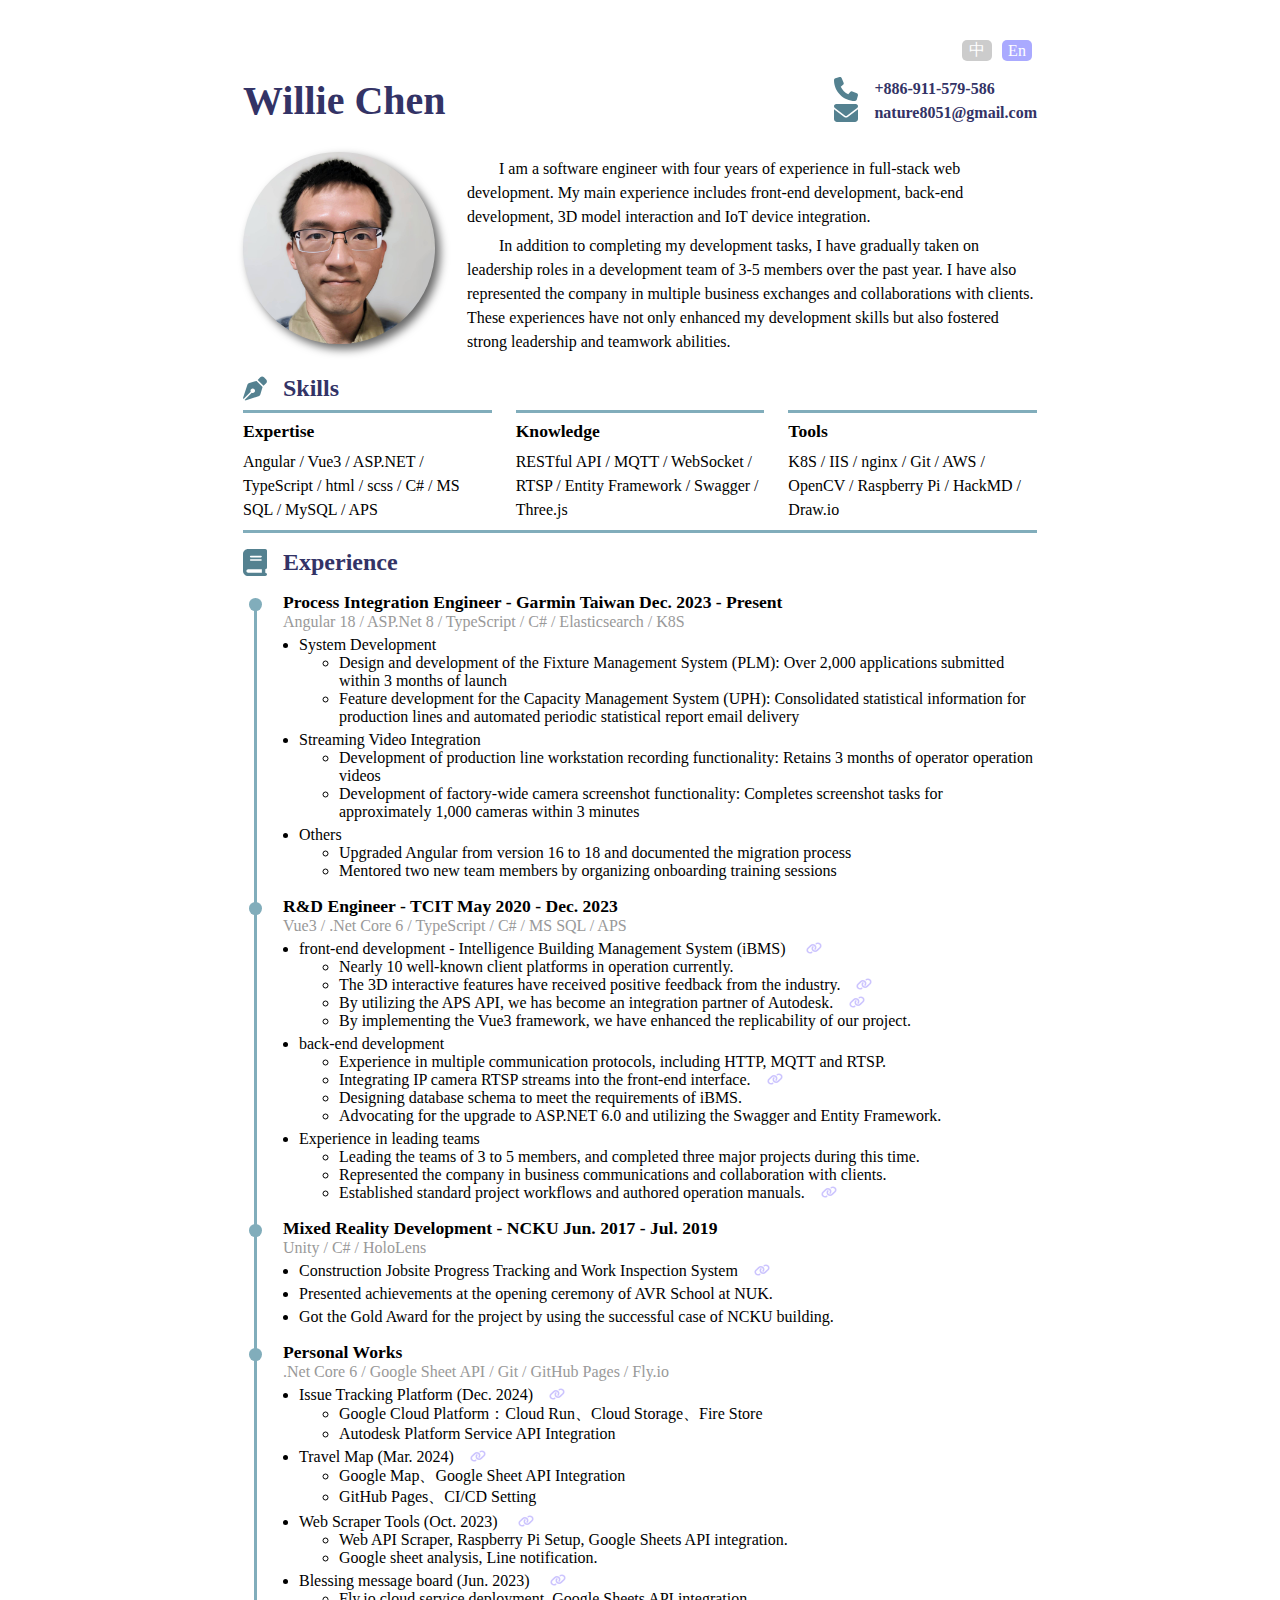
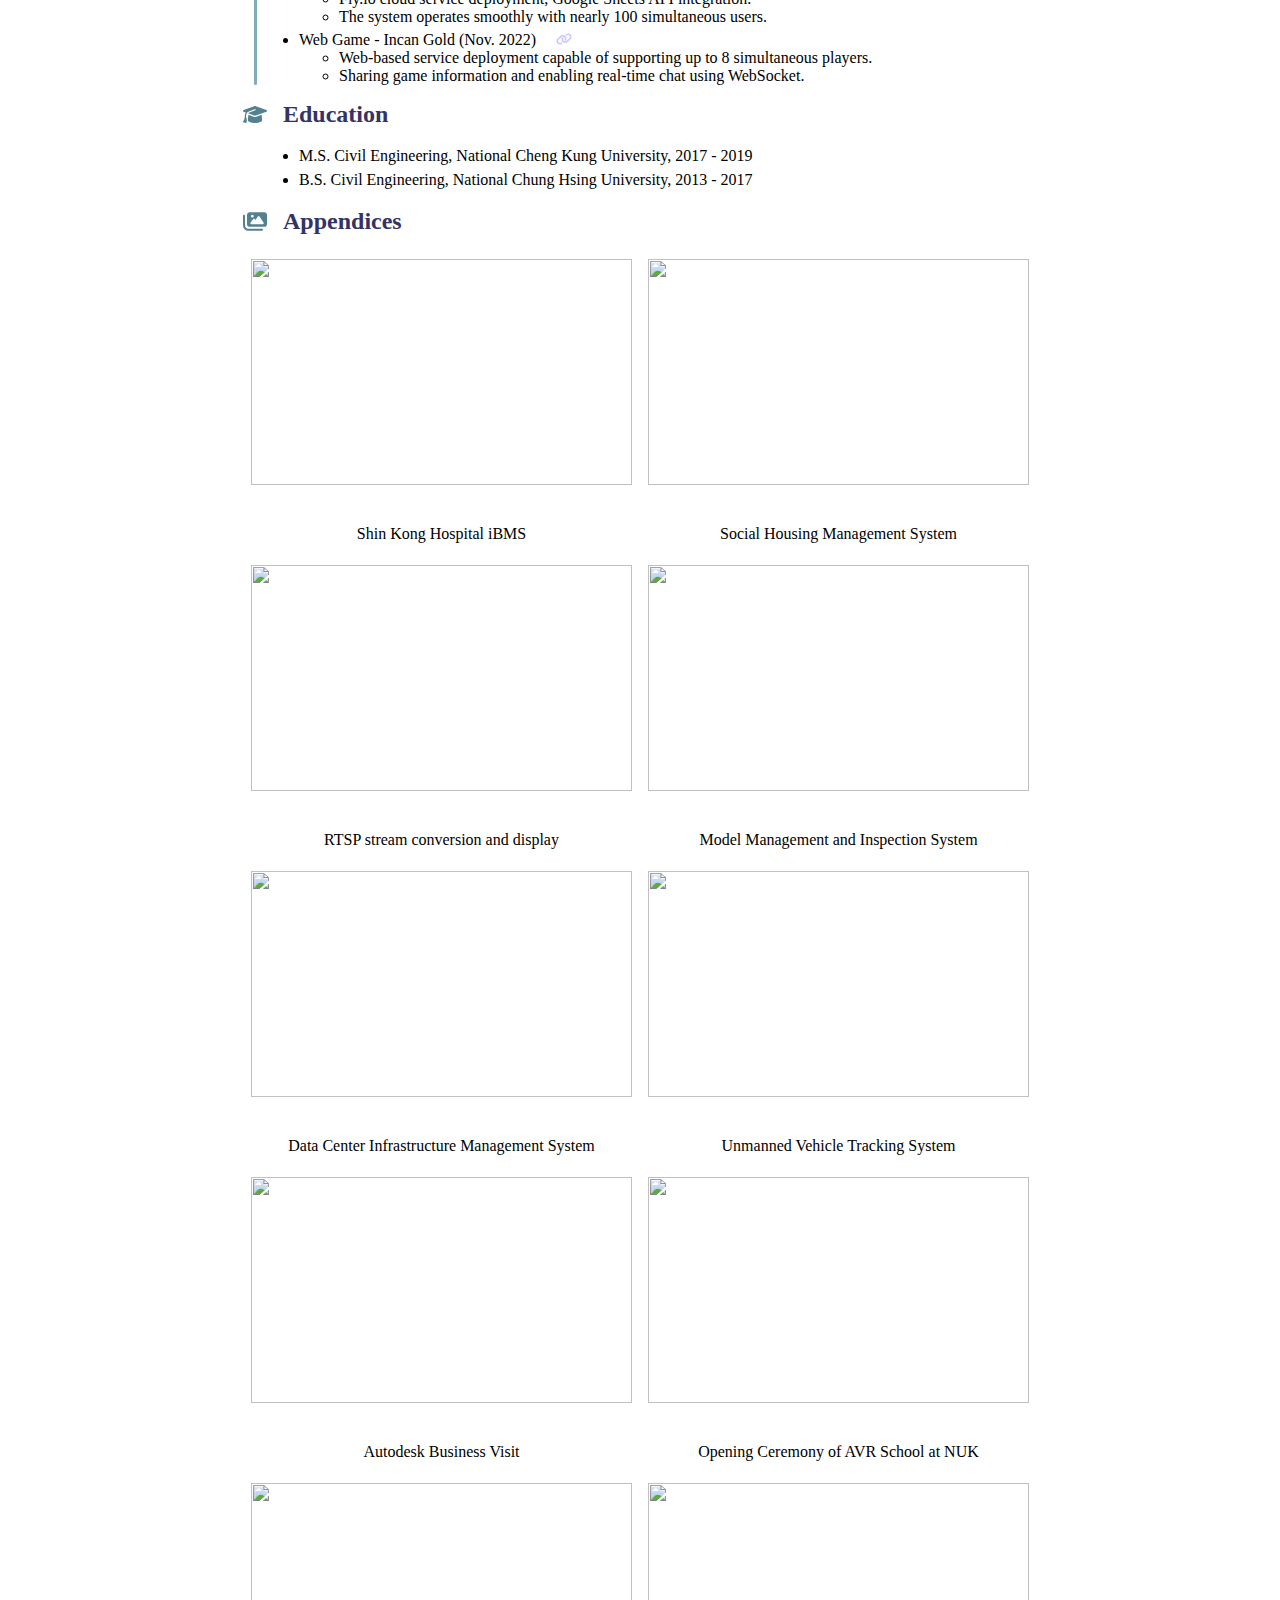
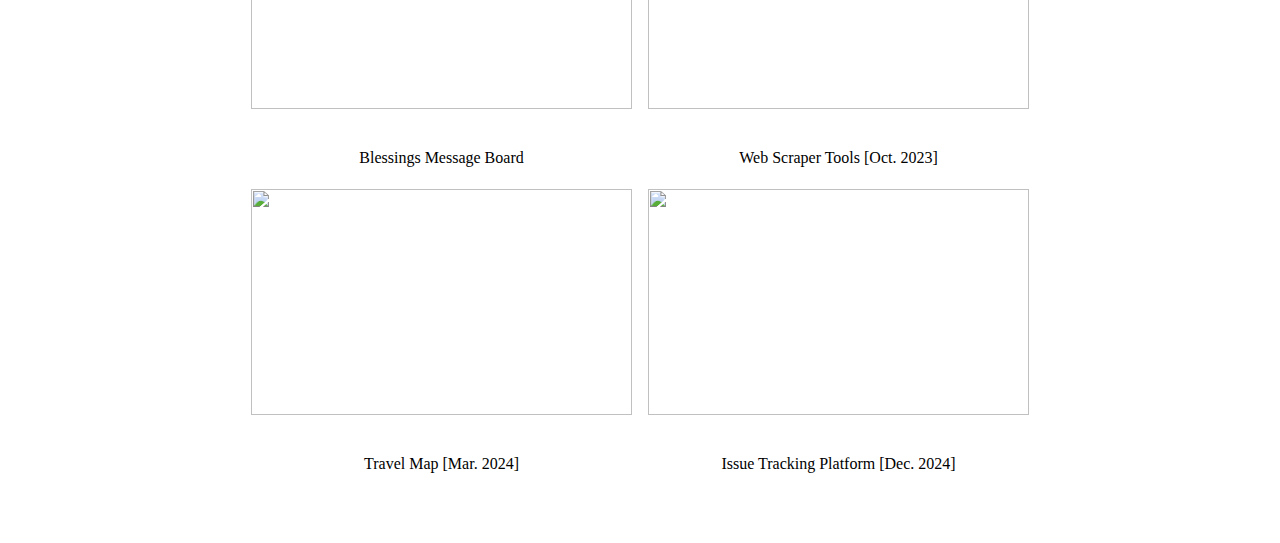
==== commit 0dd4168f: "Add Resume" ====
--- a/index_en.html
+++ b/index_en.html
@@ -35,7 +35,7 @@
         </div>
         <div class="introduction-text">
           <div>
-            I am a software engineer with three years of experience in full-stack web development. My main experience includes 3D model interaction, front-end development, back-end development and IoT
+            I am a software engineer with four years of experience in full-stack web development. My main experience includes front-end development, back-end development, 3D model interaction and IoT
             device integration.
           </div>
           <div>
@@ -52,7 +52,7 @@
         <div class="skill-wrap">
           <div>
             <div class="skill-title">Expertise</div>
-            <div class="skill-text">Vue3 / ASP.NET 6 / TypeScript / html / scss / C# / MS SQL / MySQL / APS</div>
+            <div class="skill-text">Angular / Vue3 / ASP.NET / TypeScript / html / scss / C# / MS SQL / MySQL / APS</div>
           </div>
           <div>
             <div class="skill-title">Knowledge</div>
@@ -60,7 +60,7 @@
           </div>
           <div>
             <div class="skill-title">Tools</div>
-            <div class="skill-text">IIS / nginx / Git / SVN / AWS / OpenCV / Raspberry Pi / HackMD / Draw.io</div>
+            <div class="skill-text">K8S / IIS / nginx / Git / AWS / OpenCV / Raspberry Pi / HackMD / Draw.io</div>
           </div>
         </div>
       </div>
@@ -71,7 +71,30 @@
         </div>
         <div class="job-wrap">
           <div class="job-object">
-            <div class="job-title">R&D Engineer - TCIT May 2020 - (now)</div>
+            <div class="job-title">Process Integration Engineer - Garmin Taiwan Dec. 2023 - Present</div>
+            <div class="job-sub-title">Angular 18 / ASP.Net 8 / TypeScript / C# / Elasticsearch / K8S</div>
+            <ul>
+              <li>System Development</li>
+              <ul>
+                <li>Design and development of the Fixture Management System (PLM): Over 2,000 applications submitted within 3 months of launch</li>
+                <li>
+                  Feature development for the Capacity Management System (UPH): Consolidated statistical information for production lines and automated periodic statistical report email delivery
+                </li>
+              </ul>
+              <li>Streaming Video Integration</li>
+              <ul>
+                <li>Development of production line workstation recording functionality: Retains 3 months of operator operation videos</li>
+                <li>Development of factory-wide camera screenshot functionality: Completes screenshot tasks for approximately 1,000 cameras within 3 minutes</li>
+              </ul>
+              <li>Others</li>
+              <ul>
+                <li>Upgraded Angular from version 16 to 18 and documented the migration process</li>
+                <li>Mentored two new team members by organizing onboarding training sessions</li>
+              </ul>
+            </ul>
+          </div>
+          <div class="job-object">
+            <div class="job-title">R&D Engineer - TCIT May 2020 - Dec. 2023</div>
             <div class="job-sub-title">Vue3 / .Net Core 6 / TypeScript / C# / MS SQL / APS</div>
             <ul>
               <li>
@@ -112,6 +135,16 @@
             <div class="job-title">Personal Works</div>
             <div class="job-sub-title">.Net Core 6 / Google Sheet API / Git / GitHub Pages / Fly.io</div>
             <ul>
+              <li>Issue Tracking Platform (Dec. 2024)<img class="link-btn" data-id="11" /></li>
+              <ul>
+                <li>Google Cloud Platform：Cloud Run、Cloud Storage、Fire Store</li>
+                <li>Autodesk Platform Service API Integration</li>
+              </ul>
+              <li>Travel Map (Mar. 2024)<img class="link-btn" data-id="10" /></li>
+              <ul>
+                <li>Google Map、Google Sheet API Integration</li>
+                <li>GitHub Pages、CI/CD Setting</li>
+              </ul>
               <li>Web Scraper Tools (Oct. 2023) <img class="link-btn" data-id="8" /></li>
               <ul>
                 <li>Web API Scraper, Raspberry Pi Setup, Google Sheets API integration.</li>
@@ -189,6 +222,14 @@
             <img class="photo-img" src="https://i.imgur.com/G0yecgX.png" />
             <div class="photo-title">Web Scraper Tools [Oct. 2023]</div>
           </div>
+          <div class="appendix-object">
+            <img class="photo-img" src="https://i.imgur.com/tbIe1N4.png" />
+            <div class="photo-title">Travel Map [Mar. 2024]</div>
+          </div>
+          <div class="appendix-object">
+            <img class="photo-img" src="https://i.imgur.com/h9BVInU.png" />
+            <div class="photo-title">Issue Tracking Platform [Dec. 2024]</div>
+          </div>
         </div>
       </div>
     </div>
@@ -470,5 +511,51 @@
         <div class="close-btn"><img src="img/xmark-solid.svg" /></div>
       </div>
     </div>
+
+    <!-- 複製時修改「data-id」 與連結按鈕上「data-id」的對應 -->
+    <div class="flow-cover hidden-wrap" data-id="10">
+      <div class="flow-wrap">
+        <div class="info-title">Travel Map</div>
+        <div class="info-body">
+          <div class="phopo-viewer">
+            <div class="switch-btn" data-type="left"><img src="img/caret-left-solid.svg" /></div>
+            <div class="photo-wrap" data-index="0">
+              <!-- 這裡面放自定義的圖片清單 -->
+              <div class="photo-object hidden-wrap">
+                <img class="photo-img" src="https://i.imgur.com/tbIe1N4.png" />
+                <div class="photo-title">
+                  <a href="https://dreamwaygh.github.io/Travel-Map" target="_blank">Travel Map</a>
+                </div>
+              </div>
+            </div>
+            <div class="switch-btn" data-type="right"><img src="img/caret-right-solid.svg" /></div>
+          </div>
+        </div>
+        <div class="close-btn"><img src="img/xmark-solid.svg" /></div>
+      </div>
+    </div>
+
+    <!-- 複製時修改「data-id」 與連結按鈕上「data-id」的對應 -->
+    <div class="flow-cover hidden-wrap" data-id="11">
+      <div class="flow-wrap">
+        <div class="info-title">Issue Tracking Platform</div>
+        <div class="info-body">
+          <div class="phopo-viewer">
+            <div class="switch-btn" data-type="left"><img src="img/caret-left-solid.svg" /></div>
+            <div class="photo-wrap" data-index="0">
+              <!-- 這裡面放自定義的圖片清單 -->
+              <div class="photo-object hidden-wrap">
+                <img class="photo-img" src="https://i.imgur.com/h9BVInU.png" />
+                <div class="photo-title">
+                  <a href="https://issue-tracking-255979922292.asia-east1.run.app" target="_blank">Issue Tracking Platform</a>
+                </div>
+              </div>
+            </div>
+            <div class="switch-btn" data-type="right"><img src="img/caret-right-solid.svg" /></div>
+          </div>
+        </div>
+        <div class="close-btn"><img src="img/xmark-solid.svg" /></div>
+      </div>
+    </div>
   </body>
 </html>
--- a/css/style.css
+++ b/css/style.css
@@ -211,6 +211,7 @@
 }
 .appendix-wrap > .appendix-object {
   width: calc(50% - 1rem);
+  height: 290px;
   padding: 0.5rem;
   display: flex;
   flex-direction: column;
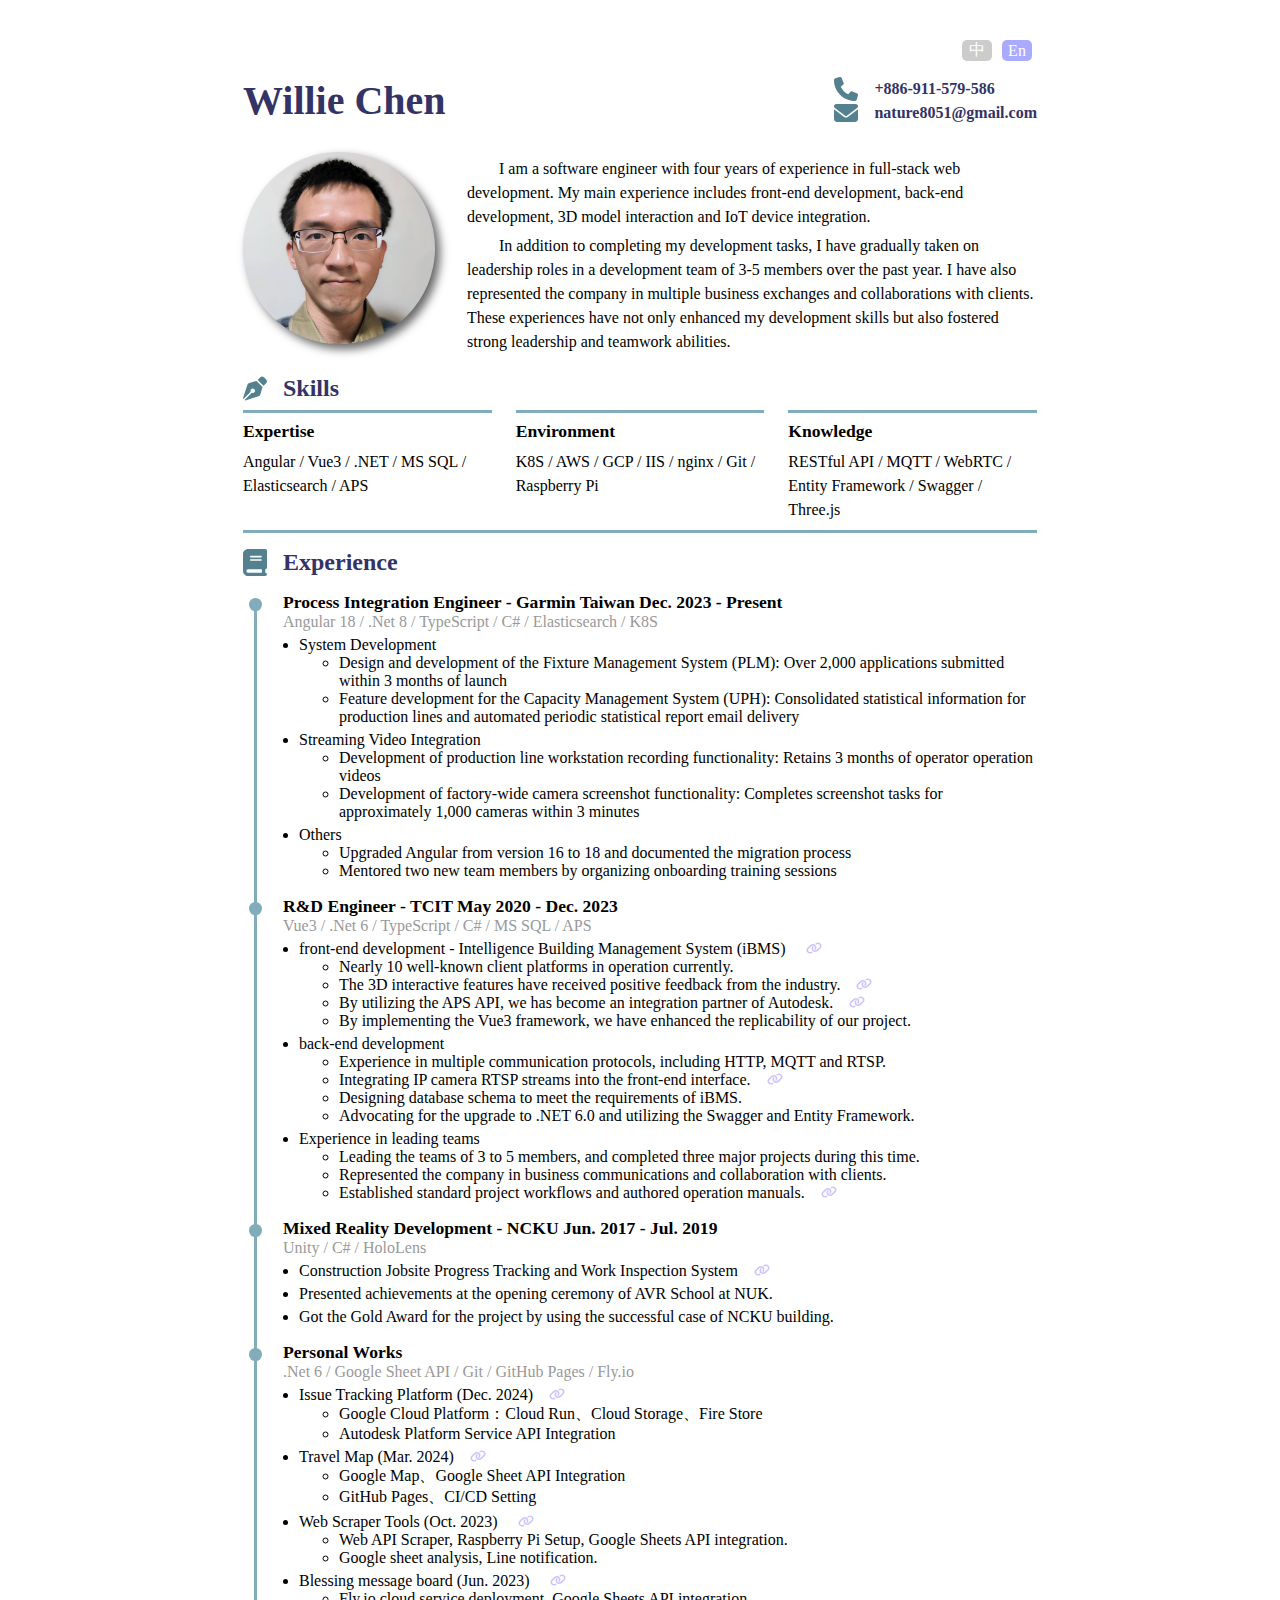
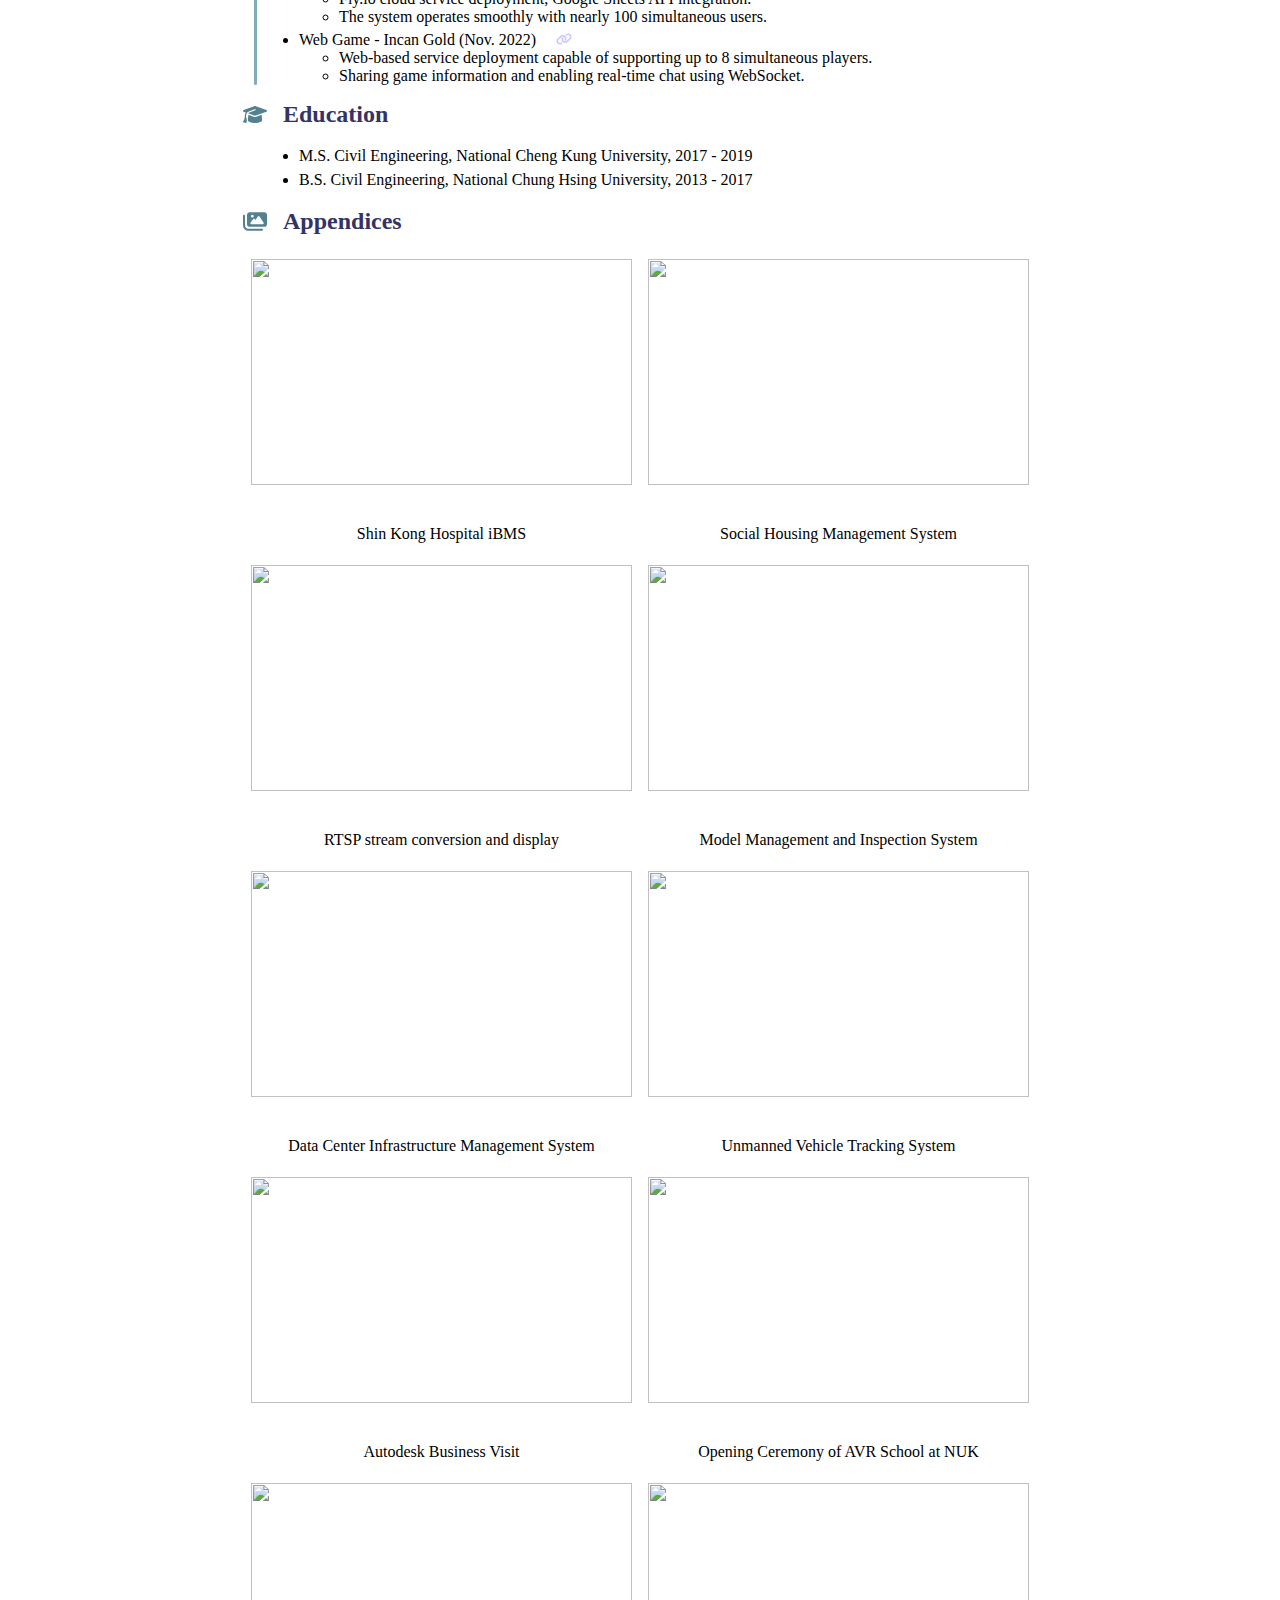
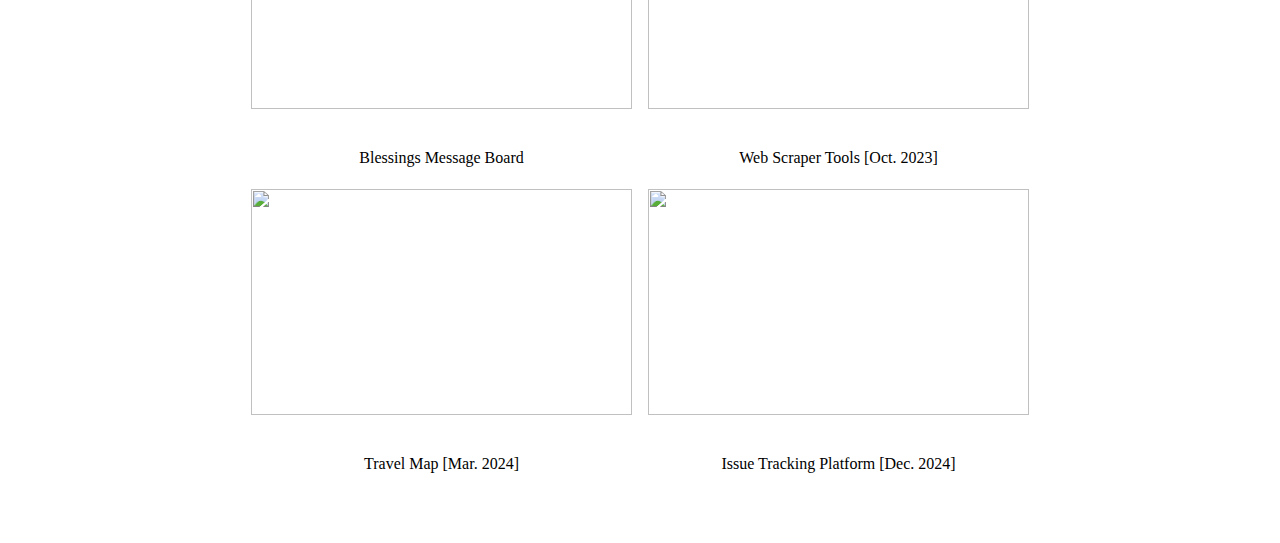
==== commit a9f98cd5: "Update Skill" ====
--- a/index_en.html
+++ b/index_en.html
@@ -52,15 +52,15 @@
         <div class="skill-wrap">
           <div>
             <div class="skill-title">Expertise</div>
-            <div class="skill-text">Angular / Vue3 / ASP.NET / TypeScript / html / scss / C# / MS SQL / MySQL / APS</div>
+            <div class="skill-text">Angular / Vue3 / .NET / MS SQL / Elasticsearch / APS</div>
+          </div>
+          <div>
+            <div class="skill-title">Environment</div>
+            <div class="skill-text">K8S / AWS / GCP / IIS / nginx / Git / Raspberry Pi</div>
           </div>
           <div>
             <div class="skill-title">Knowledge</div>
-            <div class="skill-text">RESTful API / MQTT / WebSocket / RTSP / Entity Framework / Swagger / Three.js</div>
-          </div>
-          <div>
-            <div class="skill-title">Tools</div>
-            <div class="skill-text">K8S / IIS / nginx / Git / AWS / OpenCV / Raspberry Pi / HackMD / Draw.io</div>
+            <div class="skill-text">RESTful API / MQTT / WebRTC / Entity Framework / Swagger / Three.js</div>
           </div>
         </div>
       </div>
@@ -72,7 +72,7 @@
         <div class="job-wrap">
           <div class="job-object">
             <div class="job-title">Process Integration Engineer - Garmin Taiwan Dec. 2023 - Present</div>
-            <div class="job-sub-title">Angular 18 / ASP.Net 8 / TypeScript / C# / Elasticsearch / K8S</div>
+            <div class="job-sub-title">Angular 18 / .Net 8 / TypeScript / C# / Elasticsearch / K8S</div>
             <ul>
               <li>System Development</li>
               <ul>
@@ -95,7 +95,7 @@
           </div>
           <div class="job-object">
             <div class="job-title">R&D Engineer - TCIT May 2020 - Dec. 2023</div>
-            <div class="job-sub-title">Vue3 / .Net Core 6 / TypeScript / C# / MS SQL / APS</div>
+            <div class="job-sub-title">Vue3 / .Net 6 / TypeScript / C# / MS SQL / APS</div>
             <ul>
               <li>
                 front-end development - Intelligence Building Management System (iBMS)
@@ -112,7 +112,7 @@
                 <li>Experience in multiple communication protocols, including HTTP, MQTT and RTSP.</li>
                 <li>Integrating IP camera RTSP streams into the front-end interface.<img class="link-btn" data-id="4" /></li>
                 <li>Designing database schema to meet the requirements of iBMS.</li>
-                <li>Advocating for the upgrade to ASP.NET 6.0 and utilizing the Swagger and Entity Framework.</li>
+                <li>Advocating for the upgrade to .NET 6.0 and utilizing the Swagger and Entity Framework.</li>
               </ul>
               <li>Experience in leading teams</li>
               <ul>
@@ -133,7 +133,7 @@
           </div>
           <div class="job-object">
             <div class="job-title">Personal Works</div>
-            <div class="job-sub-title">.Net Core 6 / Google Sheet API / Git / GitHub Pages / Fly.io</div>
+            <div class="job-sub-title">.Net 6 / Google Sheet API / Git / GitHub Pages / Fly.io</div>
             <ul>
               <li>Issue Tracking Platform (Dec. 2024)<img class="link-btn" data-id="11" /></li>
               <ul>
